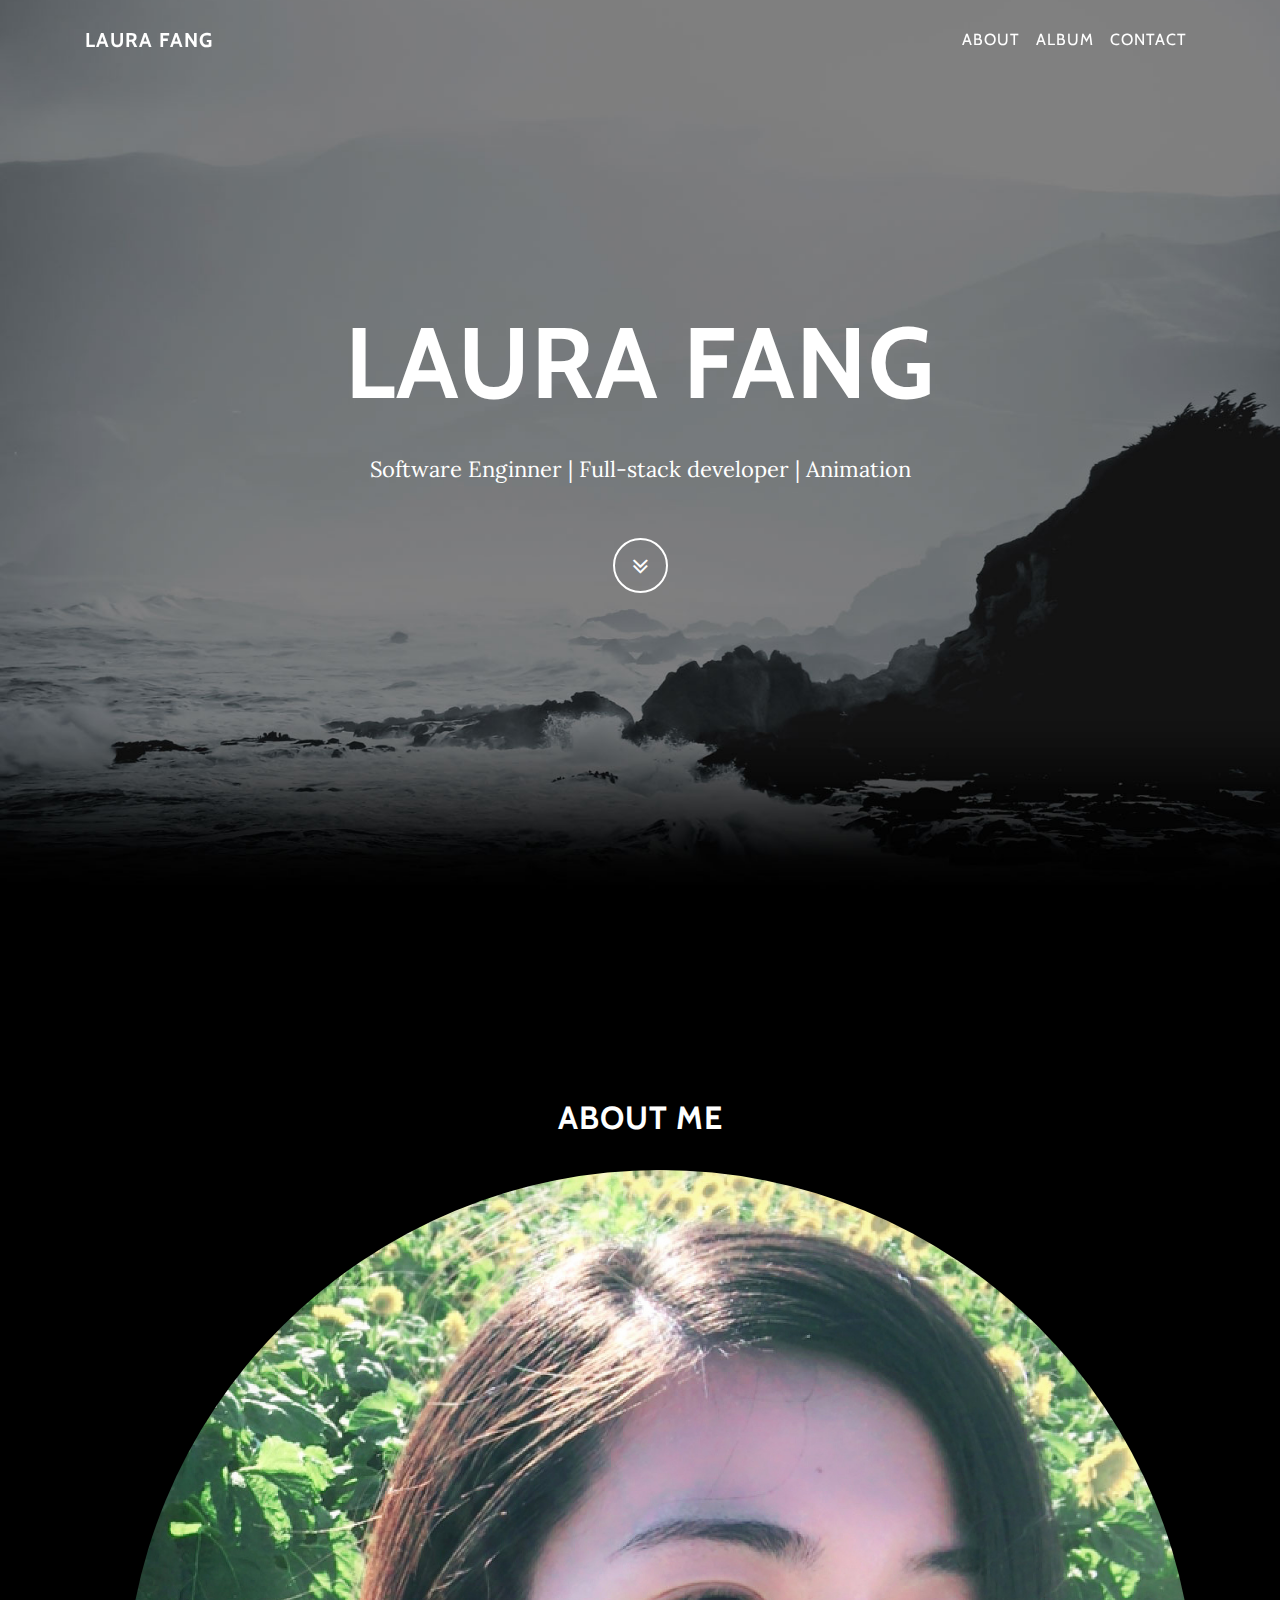
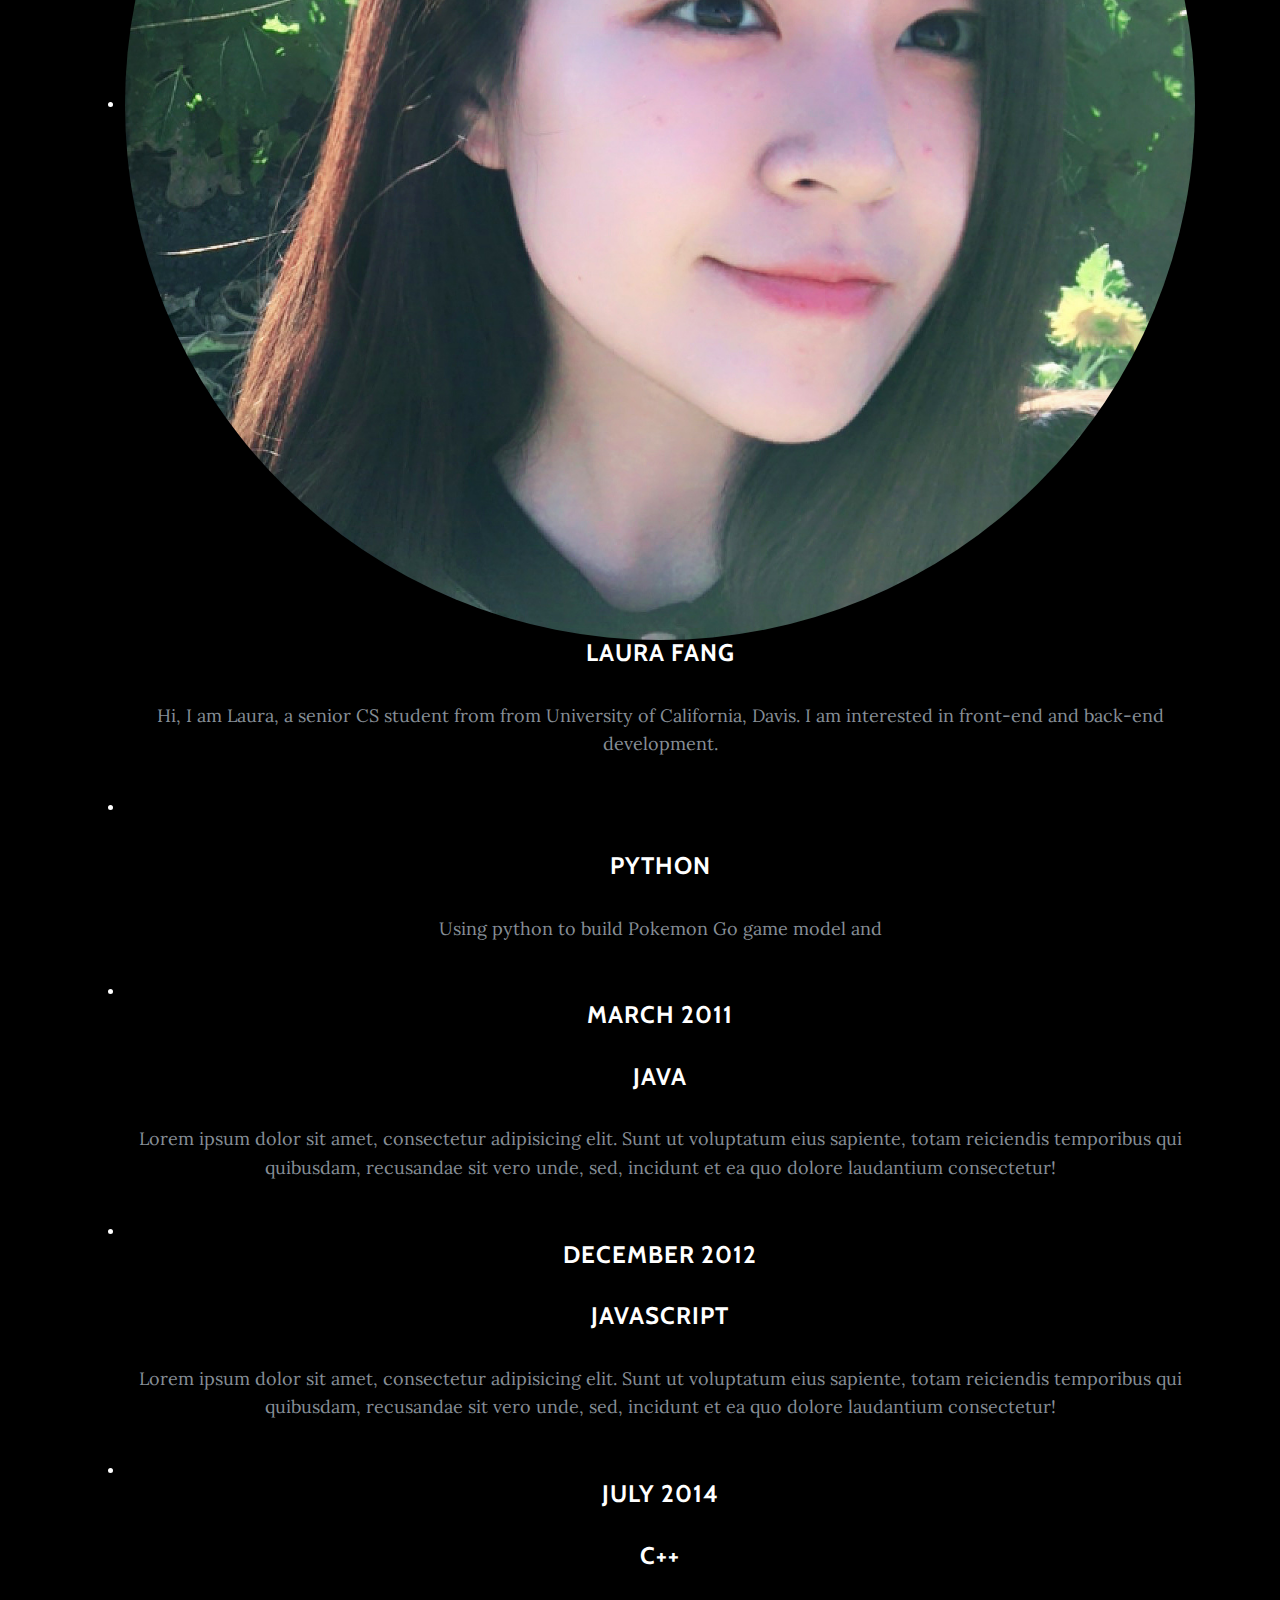
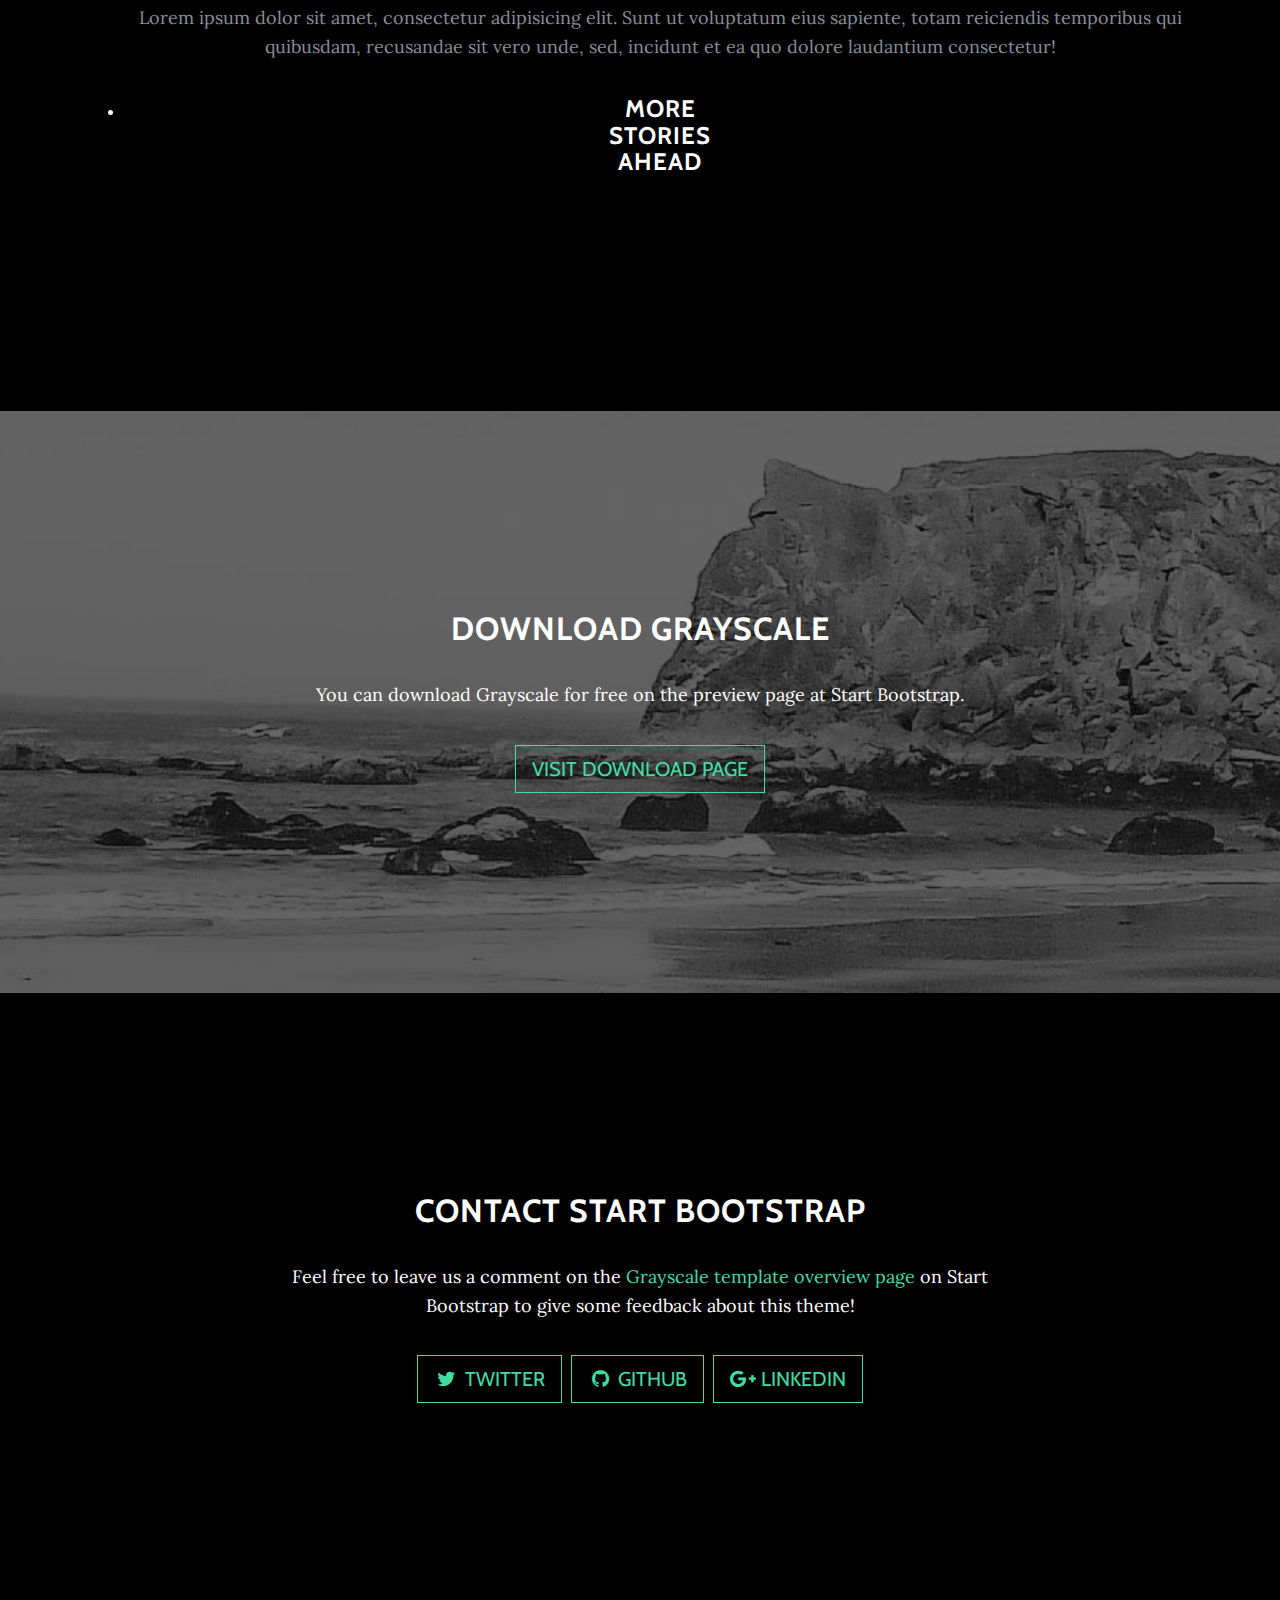
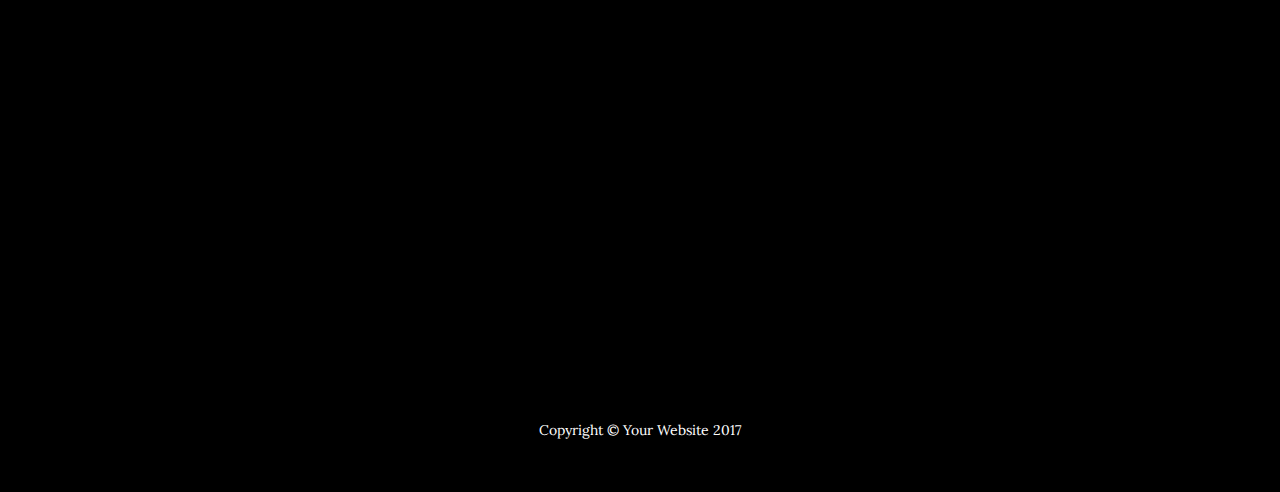
==== index.html @ e9323bd8 "divide" ====
<!DOCTYPE html>
<html lang="en">

  <head>

    <meta charset="utf-8">
    <meta name="viewport" content="width=device-width, initial-scale=1, shrink-to-fit=no">
    <meta name="description" content="">
    <meta name="author" content="">

    <title>Laura Fang</title>

    <!-- Bootstrap core CSS -->
    <link href="vendor/bootstrap/css/bootstrap.min.css" rel="stylesheet">

    <!-- Custom fonts for this template -->
    <link href="vendor/font-awesome/css/font-awesome.min.css" rel="stylesheet" type="text/css">
    <link href="https://fonts.googleapis.com/css?family=Lora:400,700,400italic,700italic" rel="stylesheet" type="text/css">
    <link href='https://fonts.googleapis.com/css?family=Cabin:700' rel='stylesheet' type='text/css'>

    <!-- Custom styles for this template -->
    <link href="css/grayscale.min.css" rel="stylesheet">

  </head>

  <body id="page-top">

    <!-- Navigation -->
    <nav class="navbar navbar-expand-lg navbar-light fixed-top" id="mainNav">
      <div class="container">
        <a class="navbar-brand js-scroll-trigger" href="#page-top">Laura Fang</a>
        <button class="navbar-toggler navbar-toggler-right" type="button" data-toggle="collapse" data-target="#navbarResponsive" aria-controls="navbarResponsive" aria-expanded="false" aria-label="Toggle navigation">
          Menu
          <i class="fa fa-bars"></i>
        </button>
        <div class="collapse navbar-collapse" id="navbarResponsive">
          <ul class="navbar-nav ml-auto">
            <li class="nav-item">
              <a class="nav-link js-scroll-trigger" href="#about">About</a>
            </li>
            <li class="nav-item">
              <a class="nav-link js-scroll-trigger" href="#download">Album</a>
            </li>
            <li class="nav-item">
              <a class="nav-link js-scroll-trigger" href="#contact">Contact</a>
            </li>
          </ul>
        </div>
      </div>
    </nav>

    <!-- Intro Header -->
    <header class="masthead">
      <div class="intro-body">
        <div class="container">
          <div class="row">
            <div class="col-lg-8 mx-auto">
              <h1 class="brand-heading">Laura Fang</h1>
              <p class="intro-text"> Software Enginner | Full-stack developer | Animation
                </p>
              <a href="#about" class="btn btn-circle js-scroll-trigger">
                <i class="fa fa-angle-double-down animated"></i>
              </a>
            </div>
          </div>
        </div>
      </div>
    </header>


    <!-- About -->
    <section id="about" class="content-section text-center">
         <h2 class="section-heading" class="content-section text-center">About Me</h2> 
      <div class="container">   

        <div class="row">
       
              
          <div class="col-lg-12">
            <ul class="timeline">
              <li class="timeline-inverted">
                <div class="timeline-image">
                  <img class="rounded-circle img-fluid" src="img/about/profile.jpg" alt="">
                </div>
                <div class="timeline-panel">
                  <div class="timeline-heading">
                    <h4> Laura Fang</h4>
                  
                  </div>
                  <div class="timeline-body">
                    <p class="text-muted"> Hi, I am Laura, a senior CS student from from University of California, Davis. I am interested in front-end and back-end development.</p>
                  </div>
                </div>
              </li>
              <li>
                <div class="timeline-image">
                  <img class="rounded-circle img-fluid" src="img/about/1.jpg" alt="">
                </div>
                <div class="timeline-panel">
                  <div class="timeline-heading">
                    <h4></h4>
                    <h4 class="subheading">Python</h4>
                  </div>
                  <div class="timeline-body">
                    <p class="text-muted">Using python to build Pokemon Go game model and </p>
                  </div>
                </div>
              </li>
              <li class="timeline-inverted">
                <div class="timeline-image">
                  <img class="rounded-circle img-fluid" src="img/about/2.jpg" alt="">
                </div>
                <div class="timeline-panel">
                  <div class="timeline-heading">
                    <h4>March 2011</h4>
                    <h4 class="subheading">Java</h4>
                  </div>
                  <div class="timeline-body">
                    <p class="text-muted">Lorem ipsum dolor sit amet, consectetur adipisicing elit. Sunt ut voluptatum eius sapiente, totam reiciendis temporibus qui quibusdam, recusandae sit vero unde, sed, incidunt et ea quo dolore laudantium consectetur!</p>
                  </div>
                </div>
              </li>
              <li>
                <div class="timeline-image">
                  <img class="rounded-circle img-fluid" src="img/about/3.jpg" alt="">
                </div>
                <div class="timeline-panel">
                  <div class="timeline-heading">
                    <h4>December 2012</h4>
                    <h4 class="subheading">Javascript</h4>
                  </div>
                  <div class="timeline-body">
                    <p class="text-muted">Lorem ipsum dolor sit amet, consectetur adipisicing elit. Sunt ut voluptatum eius sapiente, totam reiciendis temporibus qui quibusdam, recusandae sit vero unde, sed, incidunt et ea quo dolore laudantium consectetur!</p>
                  </div>
                </div>
              </li>
              <li class="timeline-inverted">
                <div class="timeline-image">
                  <img class="rounded-circle img-fluid" src="img/about/4.jpg" alt="">
                </div>
                <div class="timeline-panel">
                  <div class="timeline-heading">
                    <h4>July 2014</h4>
                    <h4 class="subheading">C++</h4>
                  </div>
                  <div class="timeline-body">
                    <p class="text-muted">Lorem ipsum dolor sit amet, consectetur adipisicing elit. Sunt ut voluptatum eius sapiente, totam reiciendis temporibus qui quibusdam, recusandae sit vero unde, sed, incidunt et ea quo dolore laudantium consectetur!</p>
                  </div>
                </div>
              </li>
              <li class="timeline-inverted">
                <div class="timeline-image">
                  <h4>More
                    <br>stories
                    <br>ahead</h4>
                </div>
              </li>
            </ul>
          </div>
        </div>
      </div>
    </section>

    <!-- Download Section -->
    <section id="download" class="download-section content-section text-center">
      <div class="container">
        <div class="col-lg-8 mx-auto">
          <h2>Download Grayscale</h2>
          <p>You can download Grayscale for free on the preview page at Start Bootstrap.</p>
          <a href="http://startbootstrap.com/template-overviews/grayscale/" class="btn btn-default btn-lg">Visit Download Page</a>
        </div>
      </div>
    </section>

    <!-- Contact Section -->
    <section id="contact" class="content-section text-center">
      <div class="container">
        <div class="row">
          <div class="col-lg-8 mx-auto">
            <h2>Contact Start Bootstrap</h2>
            <p>Feel free to leave us a comment on the
              <a href="http://startbootstrap.com/template-overviews/grayscale/">Grayscale template overview page</a>
              on Start Bootstrap to give some feedback about this theme!</p>
            <ul class="list-inline banner-social-buttons">
              <li class="list-inline-item">
                <a href="https://twitter.com/SBootstrap" class="btn btn-default btn-lg">
                  <i class="fa fa-twitter fa-fw"></i>
                  <span class="network-name">Twitter</span>
                </a>
              </li>
              <li class="list-inline-item">
                <a href="https://github.com/BlackrockDigital/startbootstrap" class="btn btn-default btn-lg">
                  <i class="fa fa-github fa-fw"></i>
                  <span class="network-name">Github</span>
                </a>
              </li>
              <li class="list-inline-item">
                <a href="https://www.linkedin.com/in/laura-fang" class="btn btn-default btn-lg">
                  <i class="fa fa-google-plus fa-fw"></i>
                  <span class="network-name">Linkedin</span>
                </a>
              </li>
            </ul>
          </div>
        </div>
      </div>
    </section>

    <!-- Map Section -->
    <div id="map"></div>

    <!-- Footer -->
    <footer>
      <div class="container text-center">
        <p>Copyright &copy; Your Website 2017</p>
      </div>
    </footer>

    <!-- Bootstrap core JavaScript -->
    <script src="vendor/jquery/jquery.min.js"></script>
    <script src="vendor/popper/popper.min.js"></script>
    <script src="vendor/bootstrap/js/bootstrap.min.js"></script>

    <!-- Plugin JavaScript -->
    <script src="vendor/jquery-easing/jquery.easing.min.js"></script>

    <!-- Google Maps API Key - Use your own API key to enable the map feature. More information on the Google Maps API can be found at https://developers.google.com/maps/ -->
    <script src="https://maps.googleapis.com/maps/api/js?key=AIzaSyCRngKslUGJTlibkQ3FkfTxj3Xss1UlZDA&sensor=false"></script>

    <!-- Custom scripts for this template -->
    <script src="js/grayscale.min.js"></script>

  </body>

</html>
---- css/grayscale.min.css ----
/*!
 * Start Bootstrap - Grayscale v4.0.0-beta (http://startbootstrap.com/template-overviews/grayscale)
 * Copyright 2013-2017 Start Bootstrap
 * Licensed under MIT (https://github.com/BlackrockDigital/startbootstrap-grayscale/blob/master/LICENSE)
 */body{font-family:Lora,'Helvetica Neue',Helvetica,Arial,sans-serif;position:relative;width:100%;height:100%;color:#fff;background-color:#000}html{width:100%;height:100%}h1,h2,h3,h4,h5,h6{font-family:Cabin,'Helvetica Neue',Helvetica,Arial,sans-serif;font-weight:700;margin:0 0 35px;letter-spacing:1px;text-transform:uppercase}p{font-size:16px;line-height:1.5;margin:0 0 25px}@media (min-width:768px){p{font-size:18px;line-height:1.6;margin:0 0 35px}}a{-webkit-transition:all .2s ease-in-out;-moz-transition:all .2s ease-in-out;transition:all .2s ease-in-out;color:#42dca3}a:focus,a:hover{text-decoration:none;color:#1d9b6c}#mainNav{font-family:Cabin,'Helvetica Neue',Helvetica,Arial,sans-serif;margin-bottom:0;text-transform:uppercase;border-bottom:1px solid rgba(255,255,255,.3);background-color:#000}#mainNav .navbar-toggler{font-size:14px;padding:11px;color:#fff;border:1px solid #fff}#mainNav .navbar-brand{font-weight:700}#mainNav a{color:#fff}#mainNav .navbar-nav .nav-item{-webkit-transition:background .3s ease-in-out;-moz-transition:background .3s ease-in-out;transition:background .3s ease-in-out}#mainNav .navbar-nav .nav-item:hover{color:fade(white,80%);outline:0;background-color:transparent}#mainNav .navbar-nav .nav-item:active,#mainNav .navbar-nav .nav-item:focus{outline:0;background-color:transparent}@media (min-width:992px){#mainNav{padding-top:20px;padding-bottom:20px;-webkit-transition:background .3s ease-in-out,padding-top .3s ease-in-out,padding-bottom .3s;-moz-transition:background .3s ease-in-out,padding-top .3s ease-in-out,padding-bottom .3s;transition:background .3s ease-in-out,padding-top .3s ease-in-out,padding-bottom .3s;letter-spacing:1px;border-bottom:none;background:0 0}#mainNav.navbar-shrink{padding-top:10px;padding-bottom:10px;border-bottom:1px solid rgba(255,255,255,.3);background:#000}#mainNav .nav-link.active{outline:0;background-color:rgba(255,255,255,.3)}#mainNav .nav-link.active:hover{color:#fff}}.masthead{display:table;width:100%;height:auto;padding:200px 0;text-align:center;color:#fff;background:url(../img/intro-bg.jpg) no-repeat bottom center scroll;background-color:#000;-webkit-background-size:cover;-moz-background-size:cover;-o-background-size:cover;background-size:cover}.masthead .intro-body{display:table-cell;vertical-align:middle}.masthead .intro-body .brand-heading{font-size:50px}.masthead .intro-body .intro-text{font-size:18px}@media (min-width:768px){.masthead{height:100%;padding:0}.masthead .intro-body .brand-heading{font-size:100px}.masthead .intro-body .intro-text{font-size:22px}}.btn-circle{font-size:26px;width:55px;height:55px;margin-top:15px;line-height:38px;-webkit-transition:background .3s ease-in-out;-moz-transition:background .3s ease-in-out;transition:background .3s ease-in-out;color:#fff;border:2px solid #fff;border-radius:100%!important;background:0 0}.btn-circle:focus,.btn-circle:hover{color:#fff;outline:0;background:rgba(255,255,255,.1)}.content-section{padding-top:150px;padding-bottom:150px}.download-section{color:#fff;background:url(../img/downloads-bg.jpg) no-repeat center center scroll;background-color:#000;-webkit-background-size:cover;-moz-background-size:cover;-o-background-size:cover;background-size:cover}#map{width:100%;height:300px}@media (min-width:992px){.content-section{padding-top:200px;padding-bottom:200px}#map{height:350px}}.btn{font-family:Cabin,'Helvetica Neue',Helvetica,Arial,sans-serif;font-weight:400;-webkit-transition:all .3s ease-in-out;-moz-transition:all .3s ease-in-out;transition:all .3s ease-in-out;text-transform:uppercase;border-radius:0}.btn-default{color:#42dca3;border:1px solid #42dca3;background-color:transparent}.btn-default:focus,.btn-default:hover{color:#000;border:1px solid #42dca3;outline:0;background-color:#42dca3}ul.banner-social-buttons{margin-top:0}@media (max-width:1199px){ul.banner-social-buttons{margin-top:15px}}@media (max-width:767px){ul.banner-social-buttons li{display:block;margin-bottom:20px;padding:0}ul.banner-social-buttons li:last-child{margin-bottom:0}}footer{padding:50px 0}footer p{font-size:14px;margin:0}::-moz-selection{background:#fcfcfc;background:rgba(255,255,255,.2);text-shadow:none}::selection{background:#fcfcfc;background:rgba(255,255,255,.2);text-shadow:none}img::selection{background:0 0}img::-moz-selection{background:0 0}body{-webkit-tap-highlight-color:rgba(255,255,255,.2)}
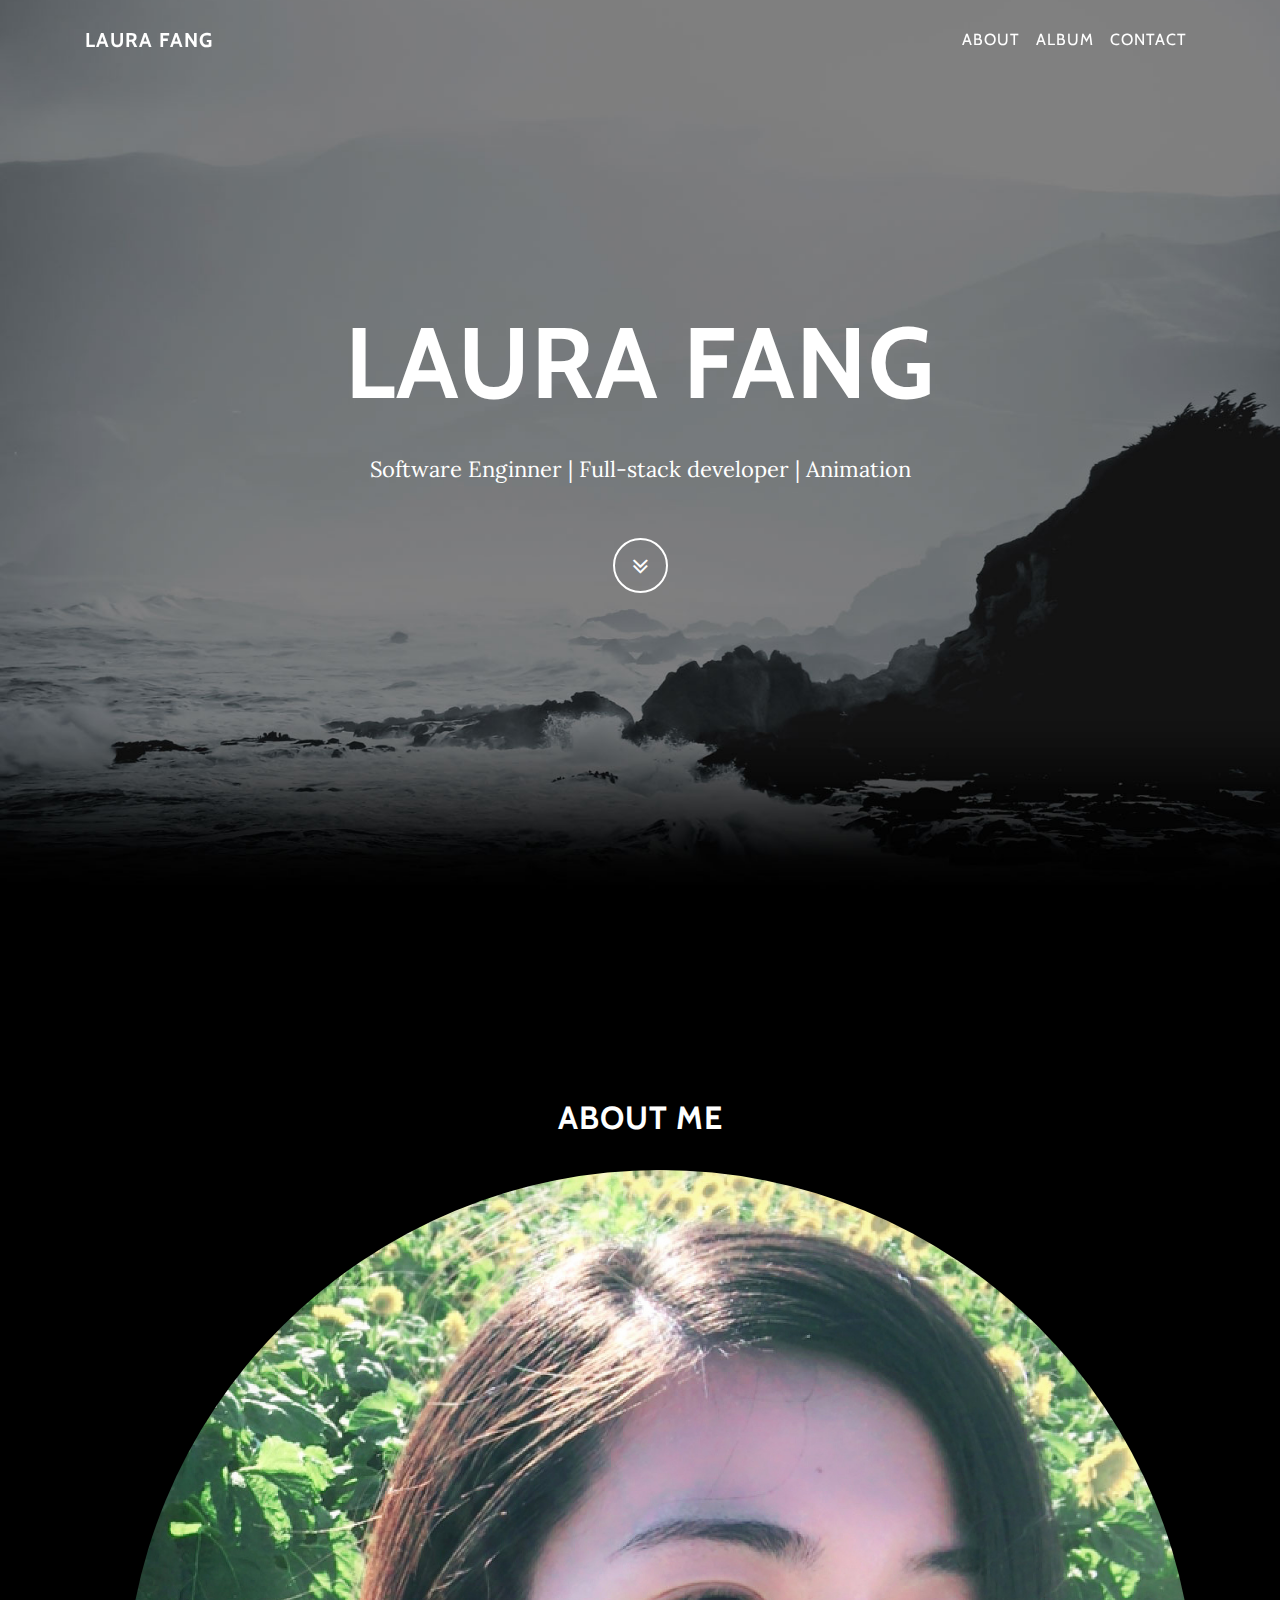
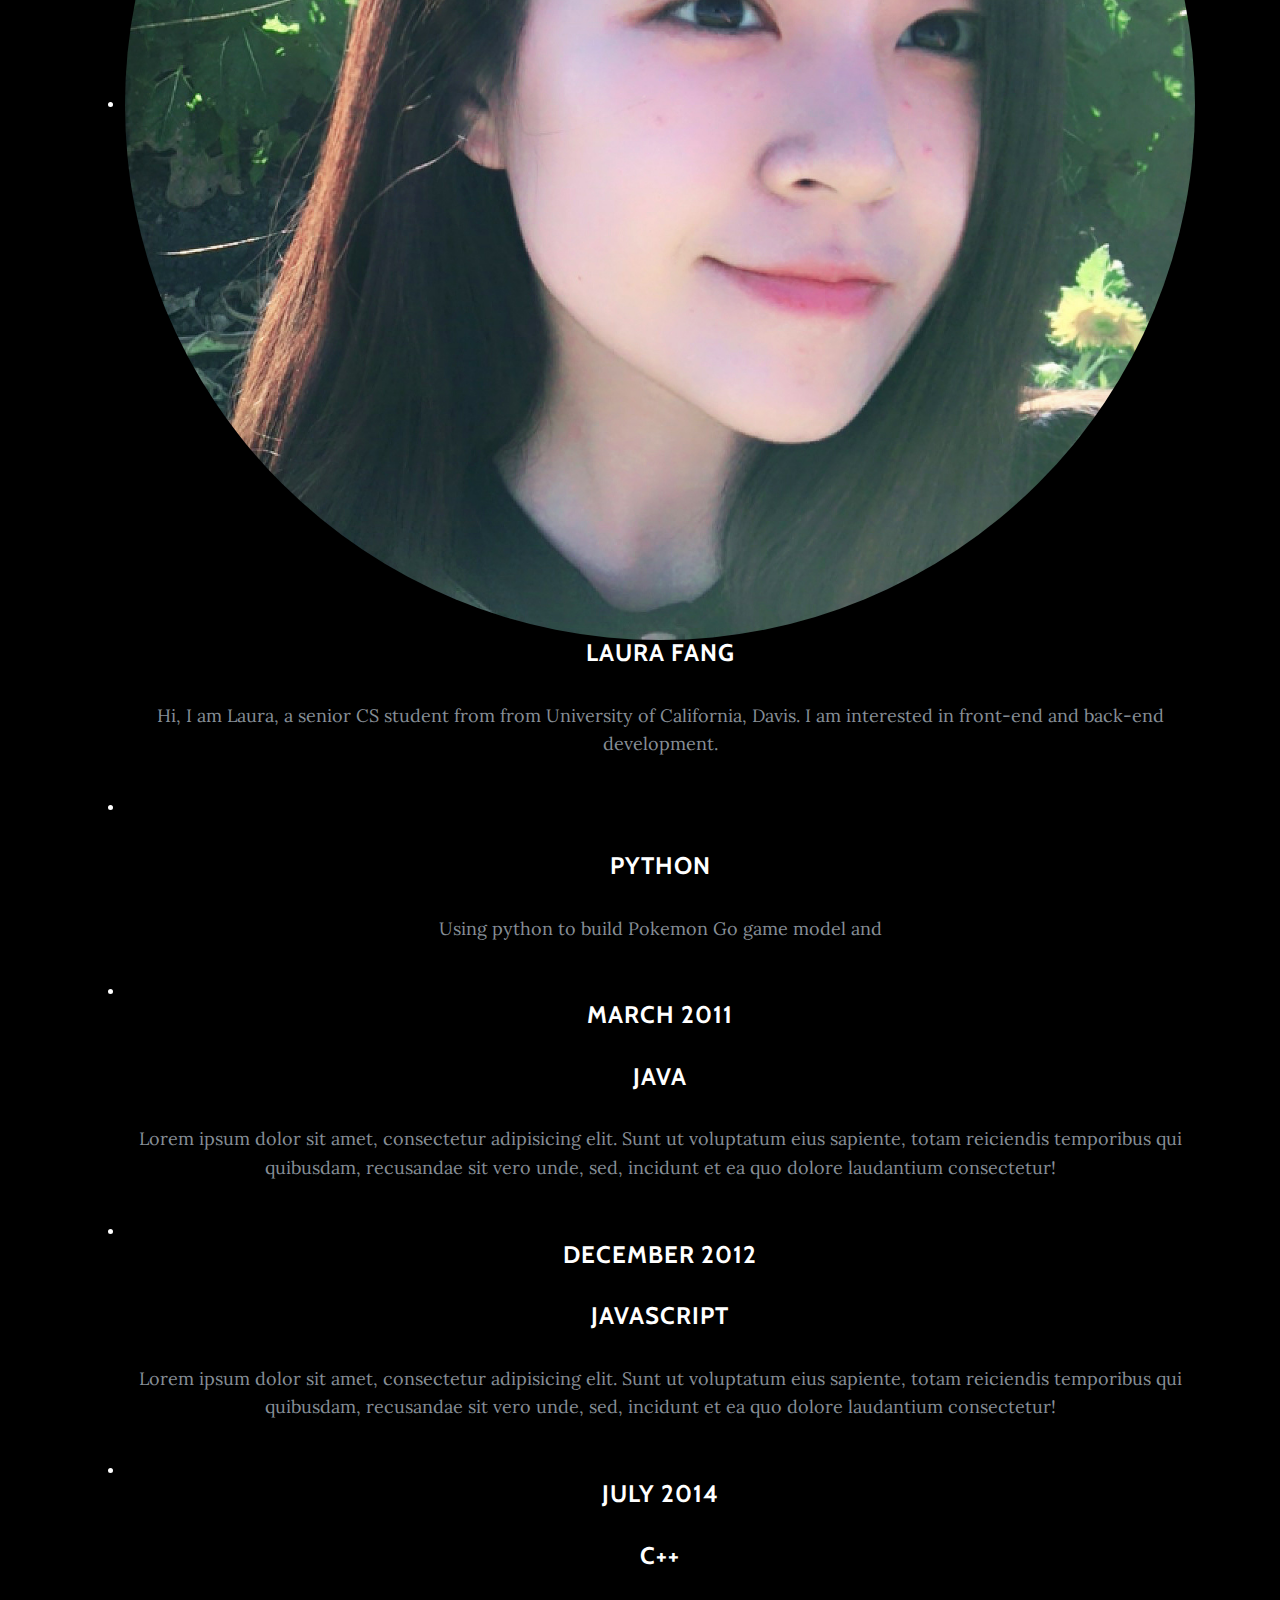
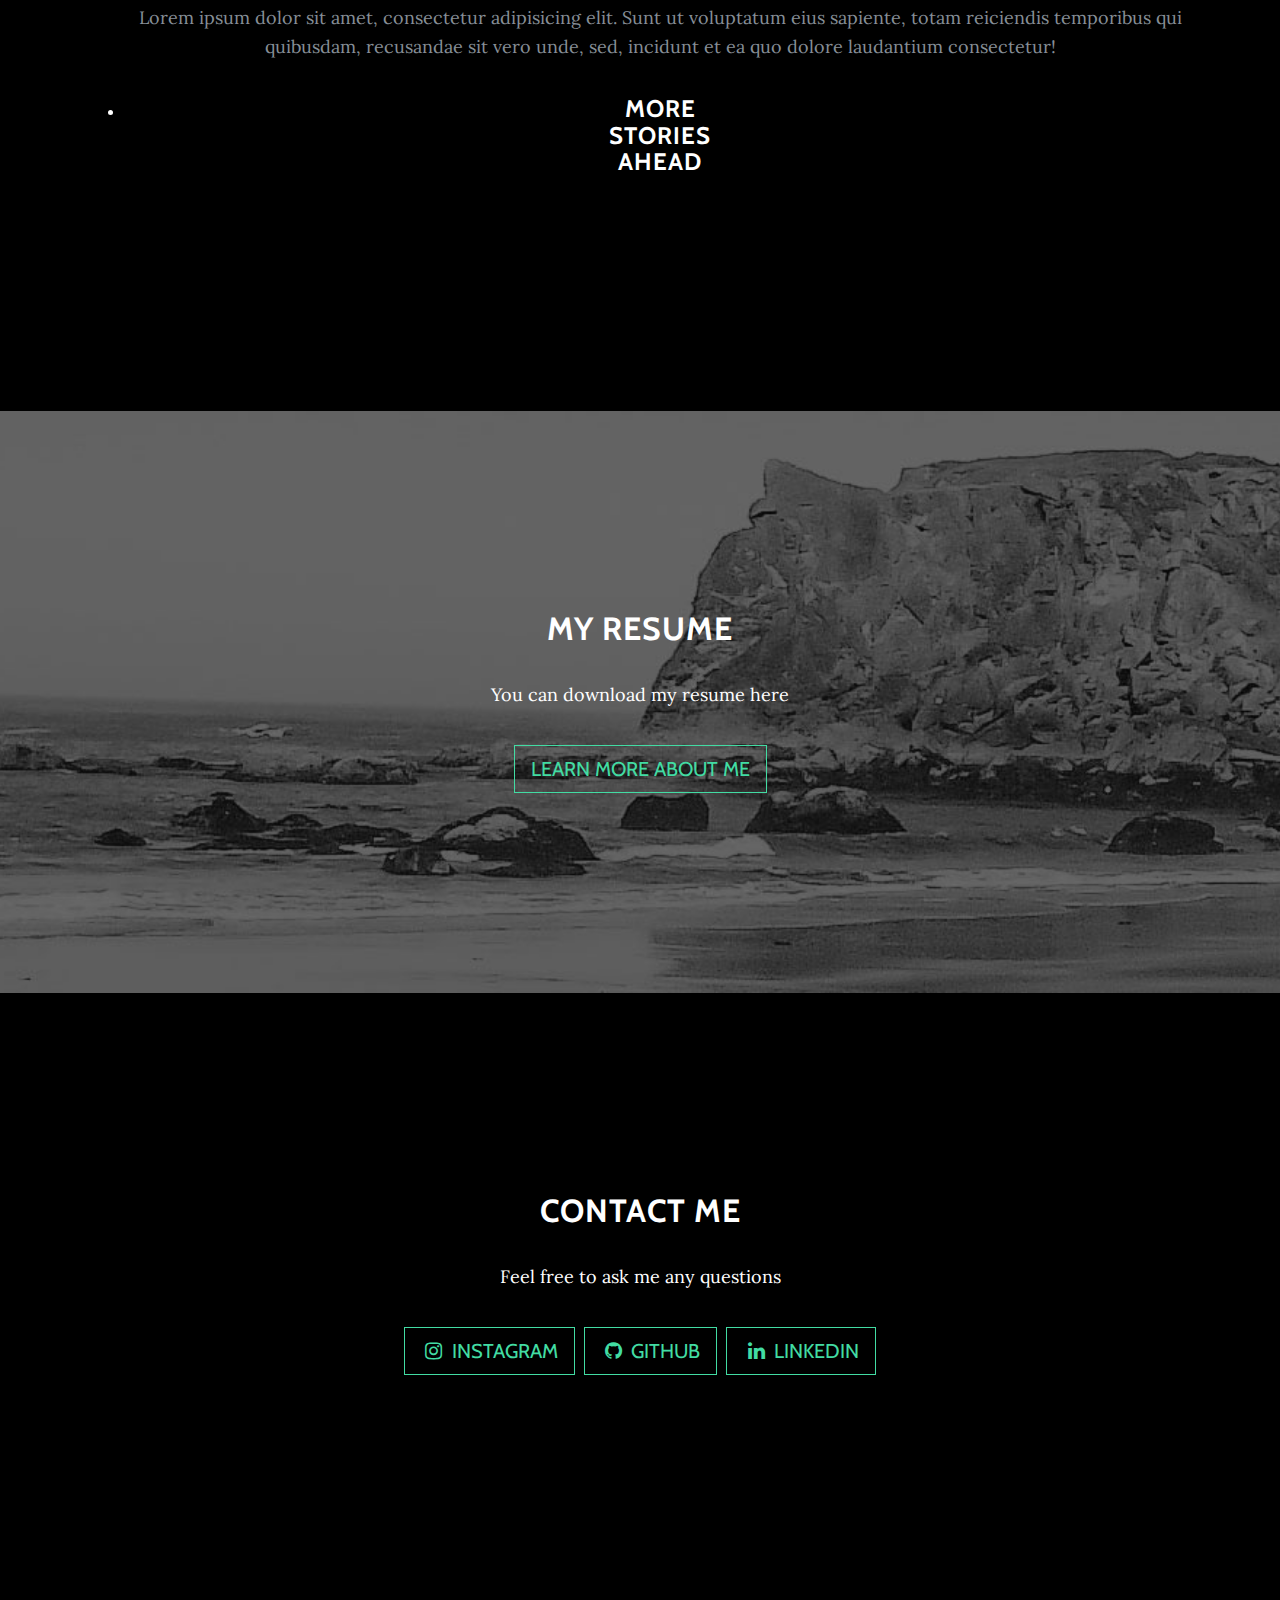
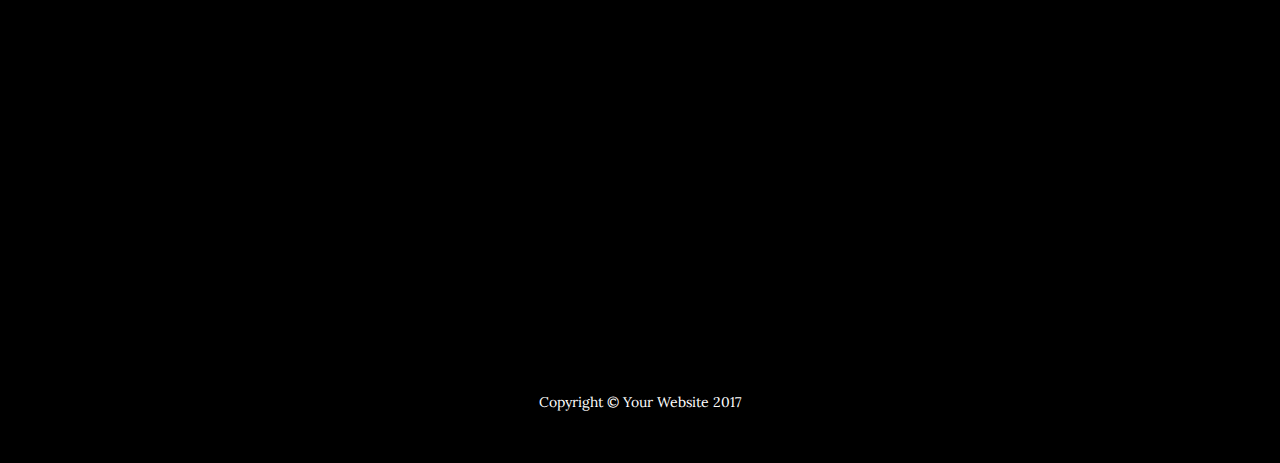
==== commit 4d38a65d: "replace" ====
--- a/index.html
+++ b/index.html
@@ -165,9 +165,10 @@
     <section id="download" class="download-section content-section text-center">
       <div class="container">
         <div class="col-lg-8 mx-auto">
-          <h2>Download Grayscale</h2>
-          <p>You can download Grayscale for free on the preview page at Start Bootstrap.</p>
-          <a href="http://startbootstrap.com/template-overviews/grayscale/" class="btn btn-default btn-lg">Visit Download Page</a>
+          <h2>My Resume</h2>
+          <p>You can download my resume here</p>
+          <a href="Laura-Fang-Resume.pdf" class="btn btn-default btn-lg">Learn more about me</a>
+
         </div>
       </div>
     </section>
@@ -177,26 +178,24 @@
       <div class="container">
         <div class="row">
           <div class="col-lg-8 mx-auto">
-            <h2>Contact Start Bootstrap</h2>
-            <p>Feel free to leave us a comment on the
-              <a href="http://startbootstrap.com/template-overviews/grayscale/">Grayscale template overview page</a>
-              on Start Bootstrap to give some feedback about this theme!</p>
+            <h2>Contact Me</h2>
+            <p>Feel free to ask me any questions</p>
             <ul class="list-inline banner-social-buttons">
               <li class="list-inline-item">
-                <a href="https://twitter.com/SBootstrap" class="btn btn-default btn-lg">
-                  <i class="fa fa-twitter fa-fw"></i>
-                  <span class="network-name">Twitter</span>
+                <a href="https://www.instagram.com/___1.23/" class="btn btn-default btn-lg">
+                  <i class="fa fa-instagram fa-fw"></i>
+                  <span class="network-name">Instagram</span>
                 </a>
               </li>
               <li class="list-inline-item">
-                <a href="https://github.com/BlackrockDigital/startbootstrap" class="btn btn-default btn-lg">
+                <a href="https://github.com/laurafang" class="btn btn-default btn-lg">
                   <i class="fa fa-github fa-fw"></i>
                   <span class="network-name">Github</span>
                 </a>
               </li>
               <li class="list-inline-item">
                 <a href="https://www.linkedin.com/in/laura-fang" class="btn btn-default btn-lg">
-                  <i class="fa fa-google-plus fa-fw"></i>
+                  <i class="fa fa-linkedin fa-fw"></i>
                   <span class="network-name">Linkedin</span>
                 </a>
               </li>
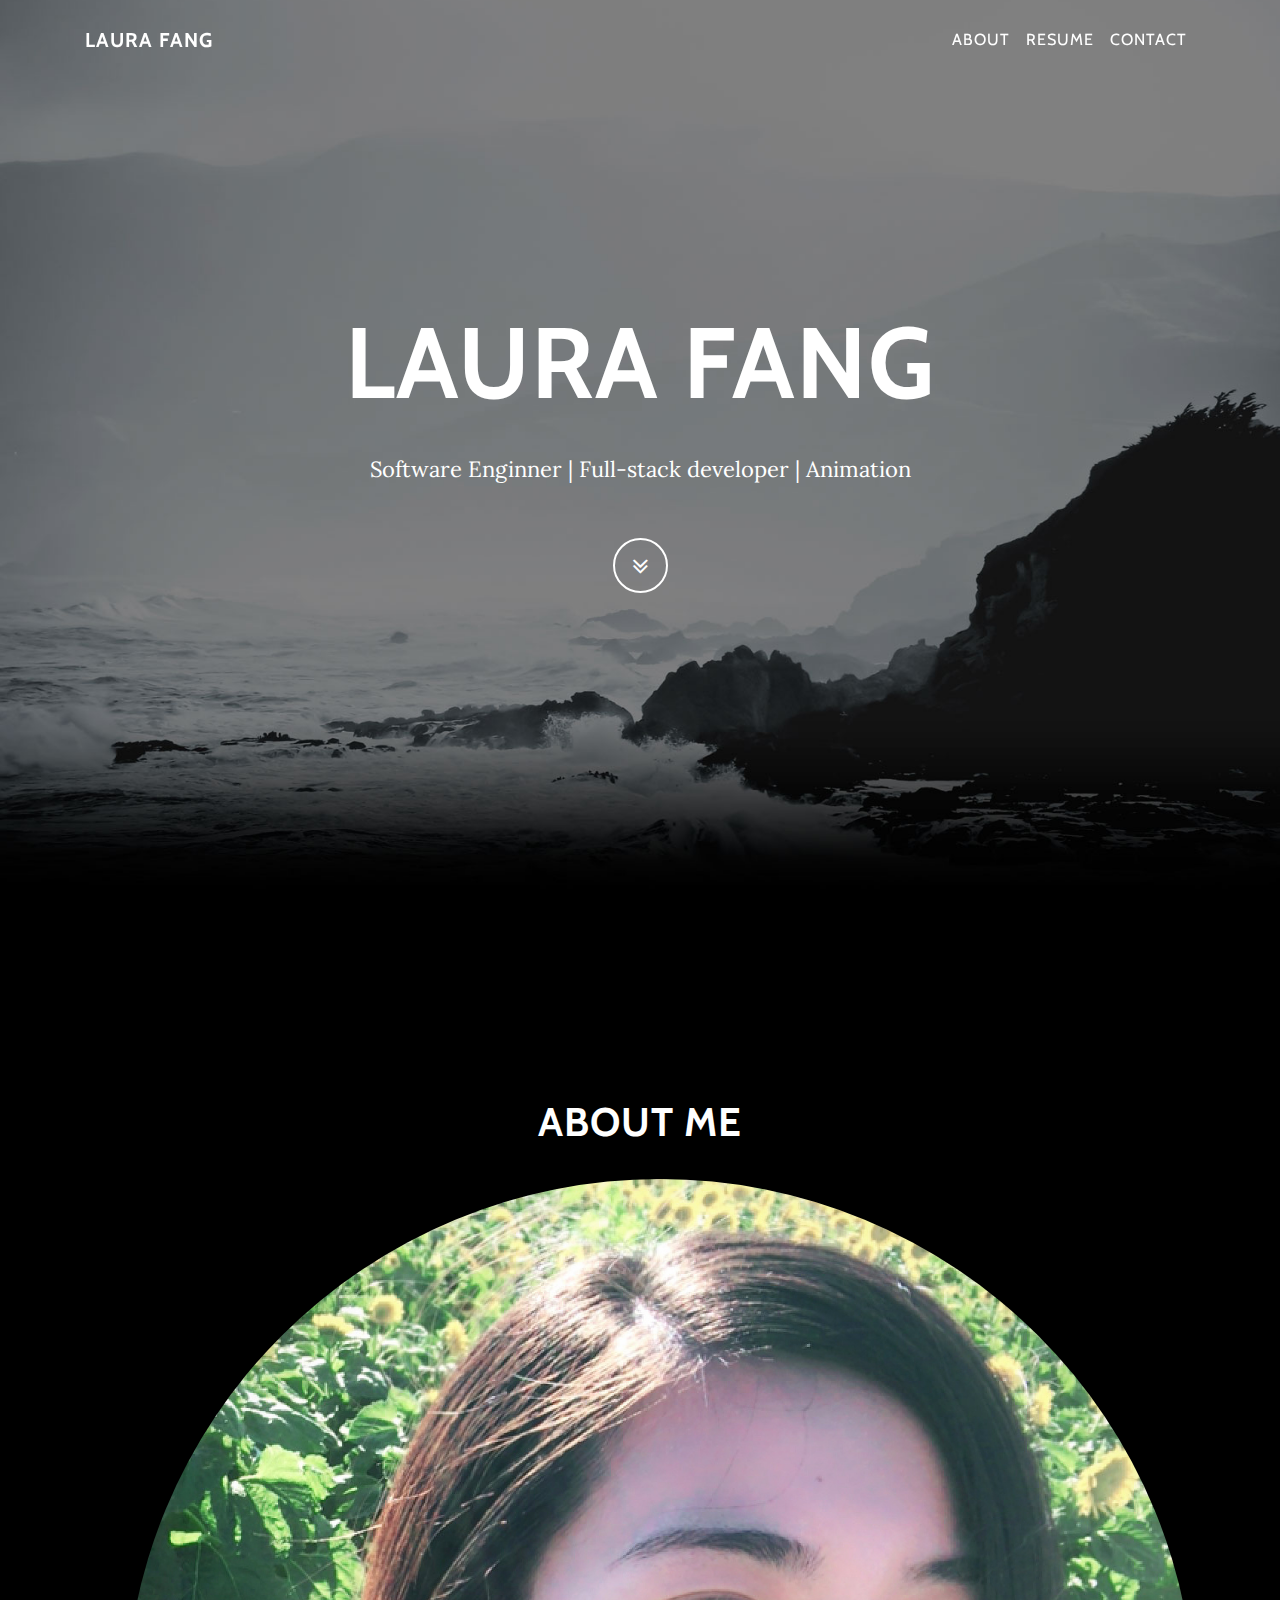
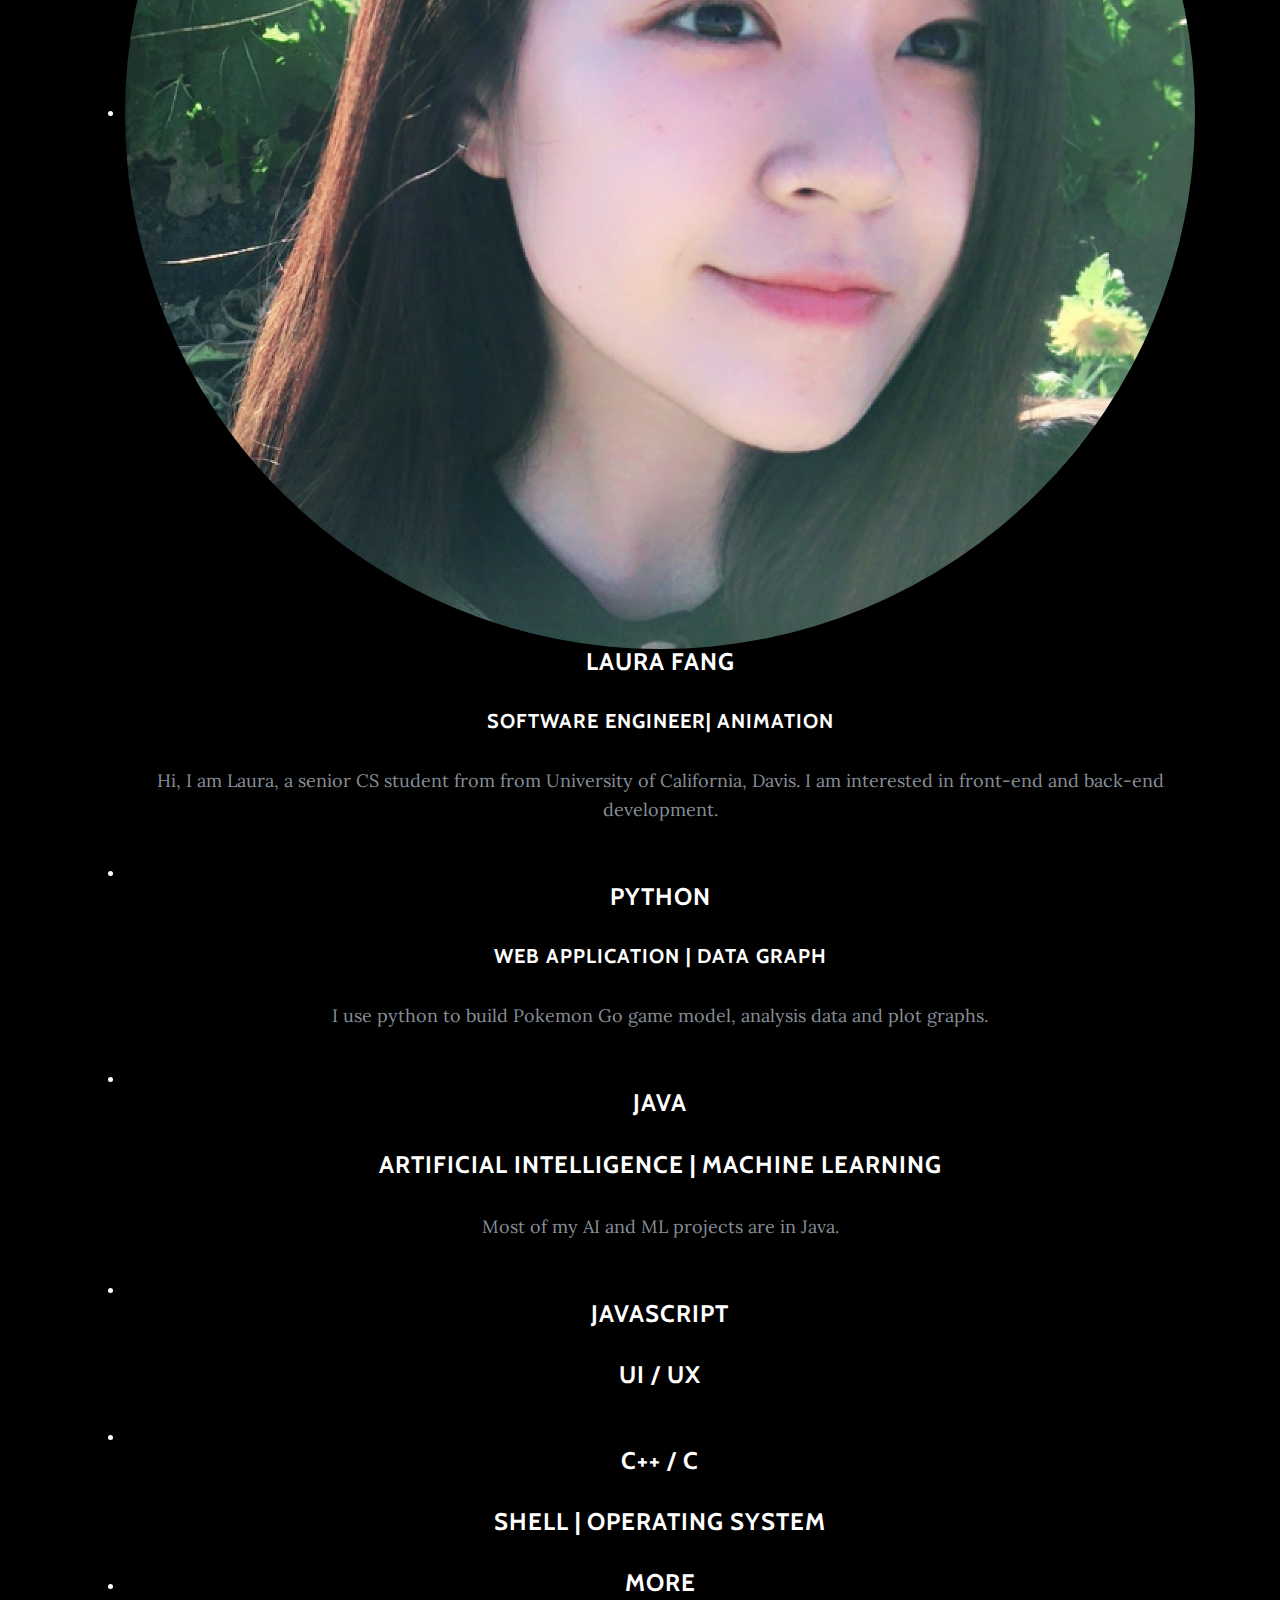
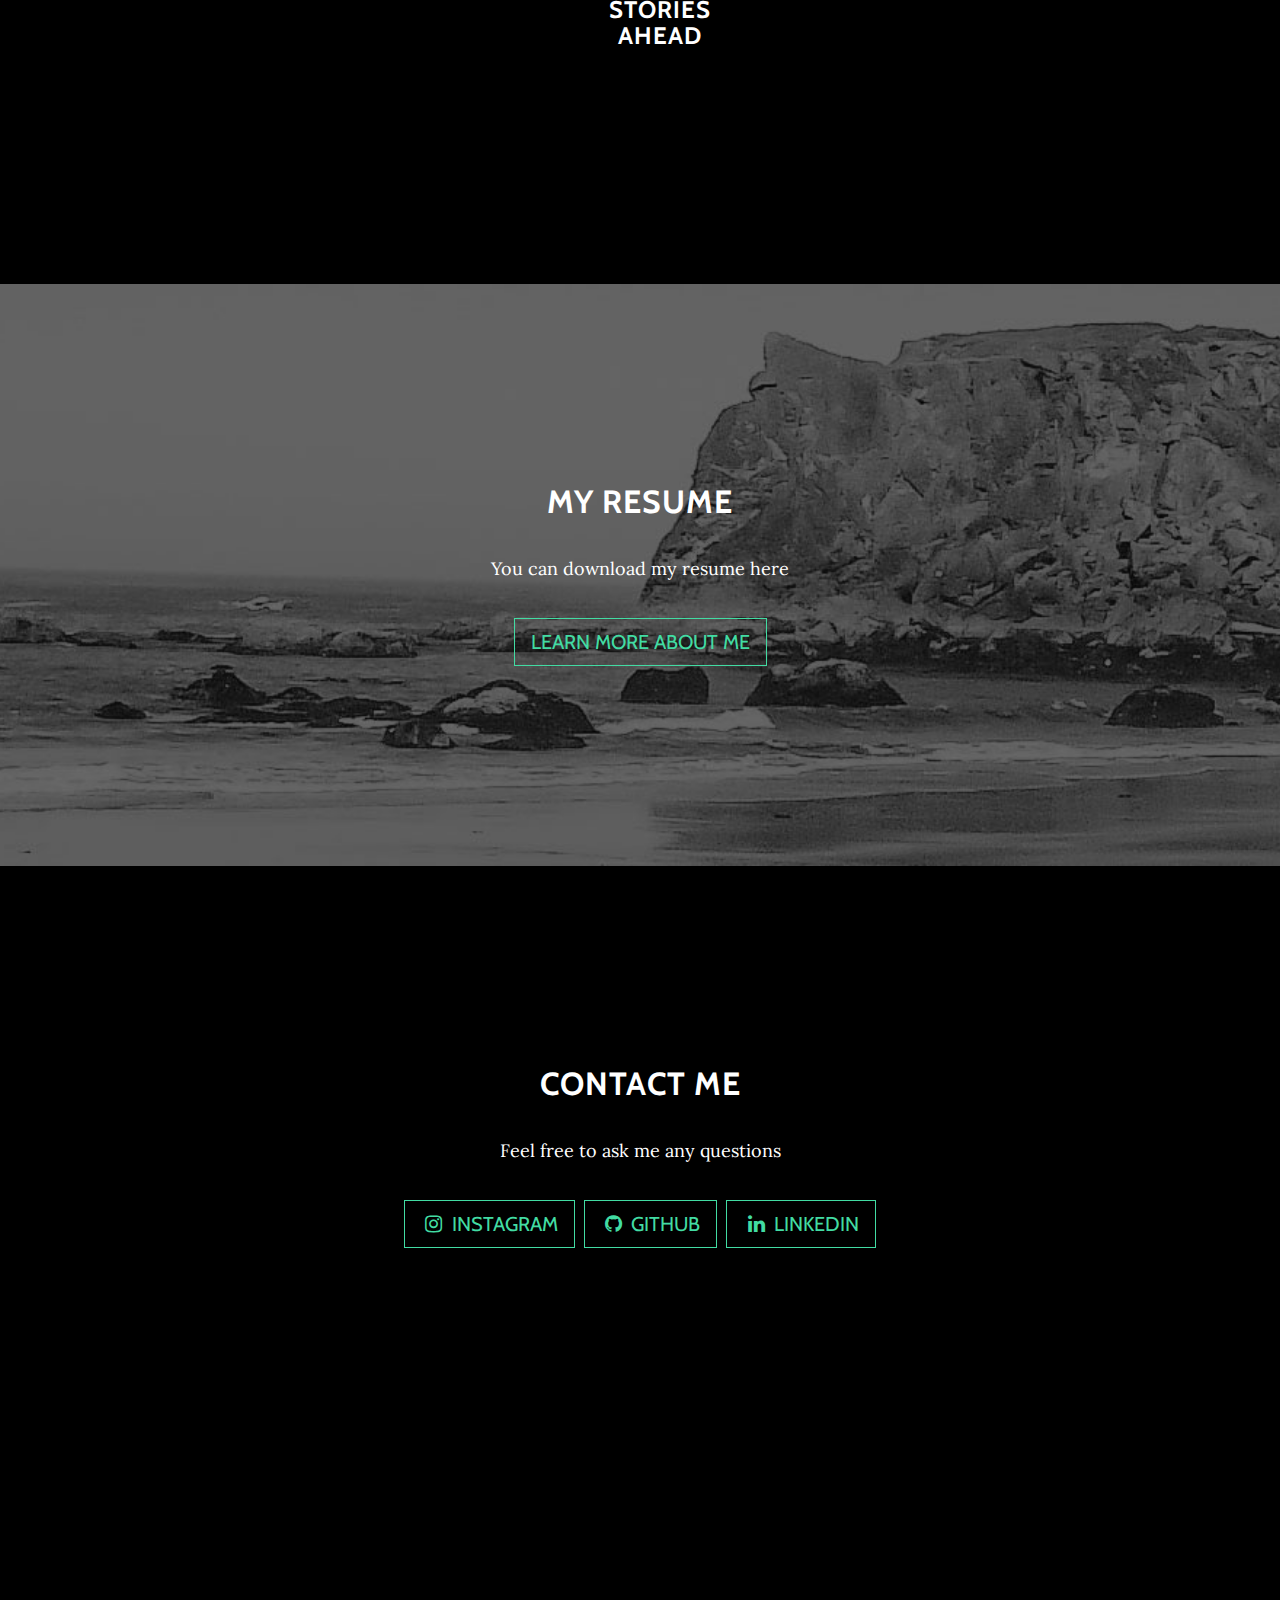
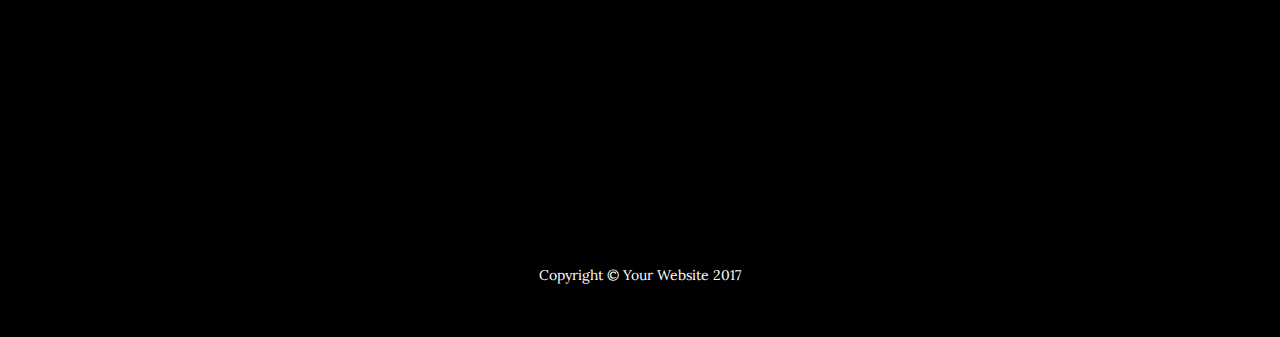
==== commit 0526448f: "de" ====
--- a/index.html
+++ b/index.html
@@ -39,7 +39,7 @@
               <a class="nav-link js-scroll-trigger" href="#about">About</a>
             </li>
             <li class="nav-item">
-              <a class="nav-link js-scroll-trigger" href="#download">Album</a>
+              <a class="nav-link js-scroll-trigger" href="#download">Resume</a>
             </li>
             <li class="nav-item">
               <a class="nav-link js-scroll-trigger" href="#contact">Contact</a>
@@ -70,7 +70,7 @@
 
     <!-- About -->
     <section id="about" class="content-section text-center">
-         <h2 class="section-heading" class="content-section text-center">About Me</h2> 
+         <h1 class="section-heading" class="content-section text-center">About Me</h1> 
       <div class="container">   
 
         <div class="row">
@@ -85,7 +85,7 @@
                 <div class="timeline-panel">
                   <div class="timeline-heading">
                     <h4> Laura Fang</h4>
-                  
+                    <h5 class="subheading"> Software Engineer| Animation </h5>
                   </div>
                   <div class="timeline-body">
                     <p class="text-muted"> Hi, I am Laura, a senior CS student from from University of California, Davis. I am interested in front-end and back-end development.</p>
@@ -98,11 +98,11 @@
                 </div>
                 <div class="timeline-panel">
                   <div class="timeline-heading">
-                    <h4></h4>
-                    <h4 class="subheading">Python</h4>
-                  </div>
-                  <div class="timeline-body">
-                    <p class="text-muted">Using python to build Pokemon Go game model and </p>
+                    <h4>Python</h4>
+                    <h5 class="subheading">Web application | Data Graph</h5>
+                  </div>
+                  <div class="timeline-body">
+                    <p class="text-muted">I use python to build Pokemon Go game model, analysis data and plot graphs. </p>
                   </div>
                 </div>
               </li>
@@ -112,11 +112,11 @@
                 </div>
                 <div class="timeline-panel">
                   <div class="timeline-heading">
-                    <h4>March 2011</h4>
-                    <h4 class="subheading">Java</h4>
-                  </div>
-                  <div class="timeline-body">
-                    <p class="text-muted">Lorem ipsum dolor sit amet, consectetur adipisicing elit. Sunt ut voluptatum eius sapiente, totam reiciendis temporibus qui quibusdam, recusandae sit vero unde, sed, incidunt et ea quo dolore laudantium consectetur!</p>
+                    <h4>Java</h4>
+                    <h4 class="subheading"> Artificial Intelligence | Machine Learning </h4>
+                  </div>
+                  <div class="timeline-body">
+                    <p class="text-muted">Most of my AI and ML projects are in Java.</p>
                   </div>
                 </div>
               </li>
@@ -126,11 +126,11 @@
                 </div>
                 <div class="timeline-panel">
                   <div class="timeline-heading">
-                    <h4>December 2012</h4>
-                    <h4 class="subheading">Javascript</h4>
-                  </div>
-                  <div class="timeline-body">
-                    <p class="text-muted">Lorem ipsum dolor sit amet, consectetur adipisicing elit. Sunt ut voluptatum eius sapiente, totam reiciendis temporibus qui quibusdam, recusandae sit vero unde, sed, incidunt et ea quo dolore laudantium consectetur!</p>
+                    <h4>Javascript</h4>
+                    <h4 class="subheading"> UI / UX </h4>
+                  </div>
+                  <div class="timeline-body">
+                    <p class="text-muted"></p>
                   </div>
                 </div>
               </li>
@@ -140,11 +140,11 @@
                 </div>
                 <div class="timeline-panel">
                   <div class="timeline-heading">
-                    <h4>July 2014</h4>
-                    <h4 class="subheading">C++</h4>
-                  </div>
-                  <div class="timeline-body">
-                    <p class="text-muted">Lorem ipsum dolor sit amet, consectetur adipisicing elit. Sunt ut voluptatum eius sapiente, totam reiciendis temporibus qui quibusdam, recusandae sit vero unde, sed, incidunt et ea quo dolore laudantium consectetur!</p>
+                    <h4>C++ / C </h4>
+                    <h4 class="subheading"> Shell | Operating system</h4>
+                  </div>
+                  <div class="timeline-body">
+                    <p class="text-muted"></p>
                   </div>
                 </div>
               </li>
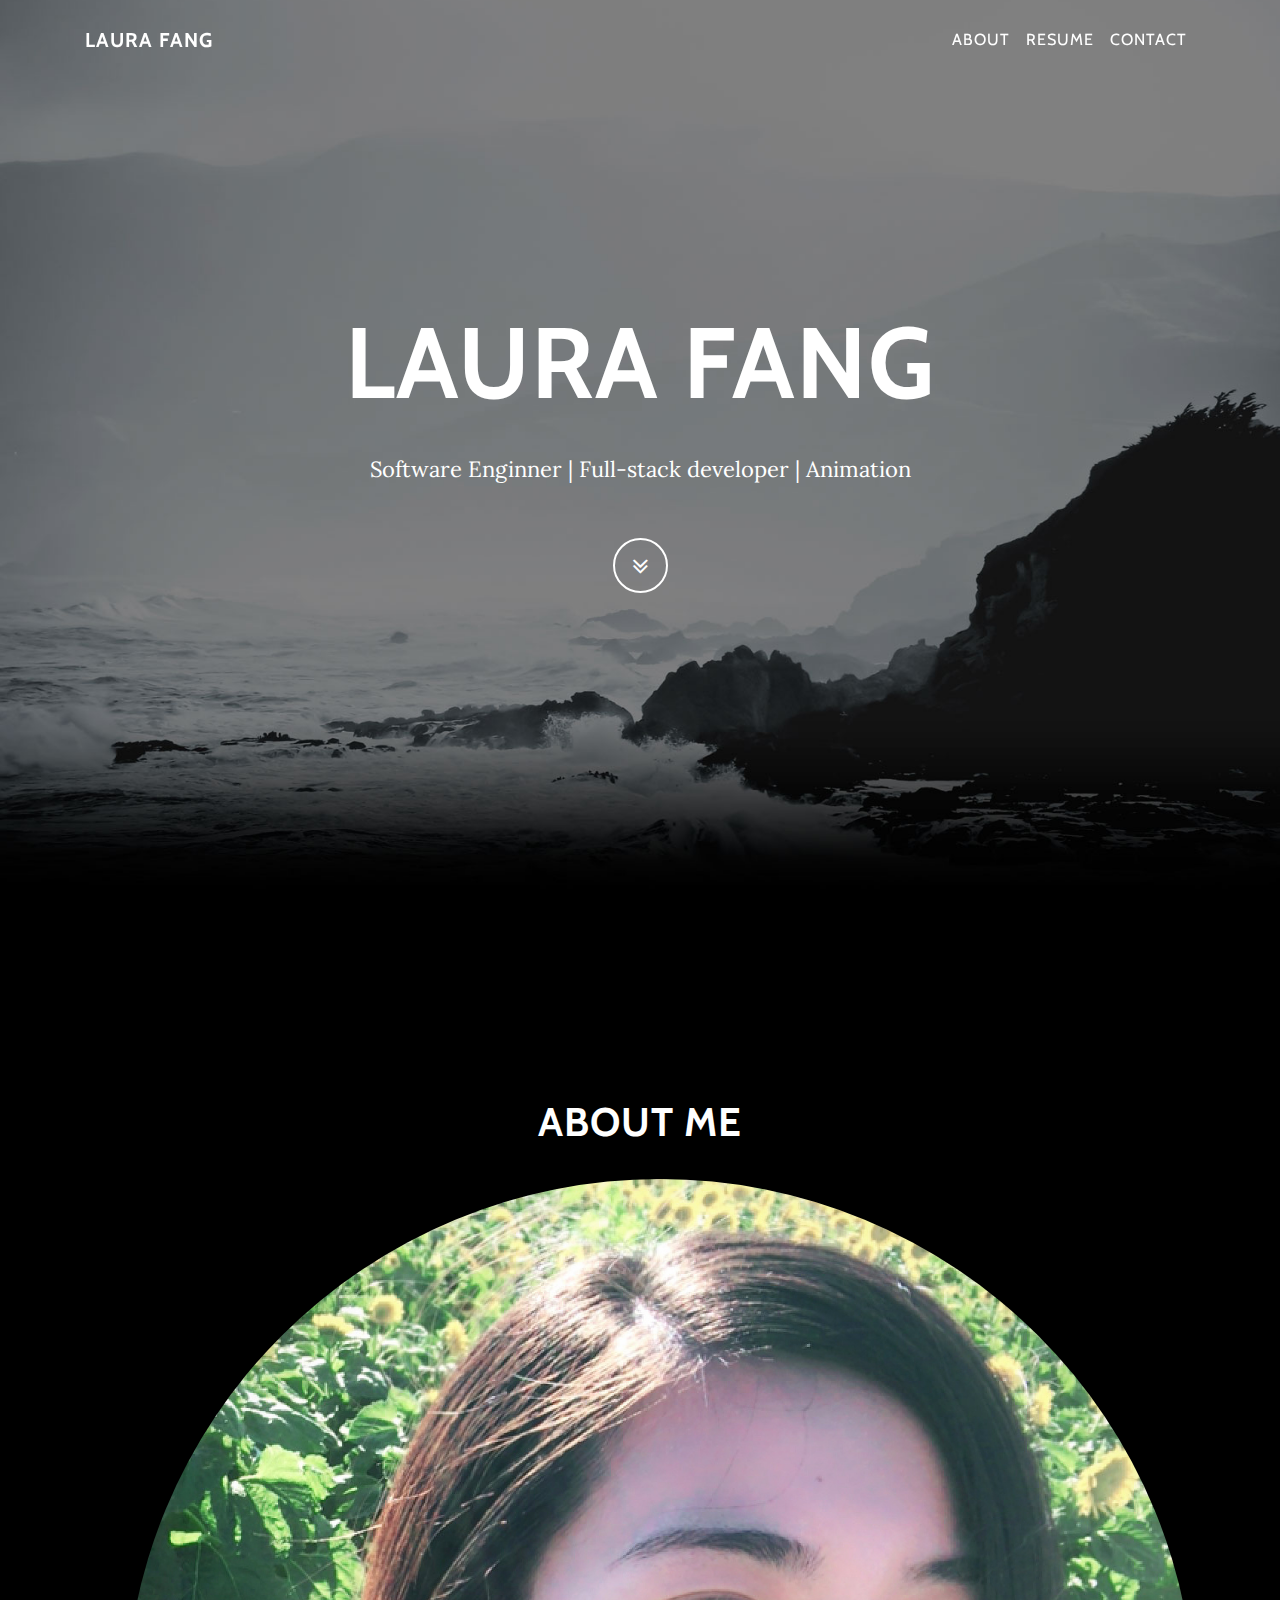
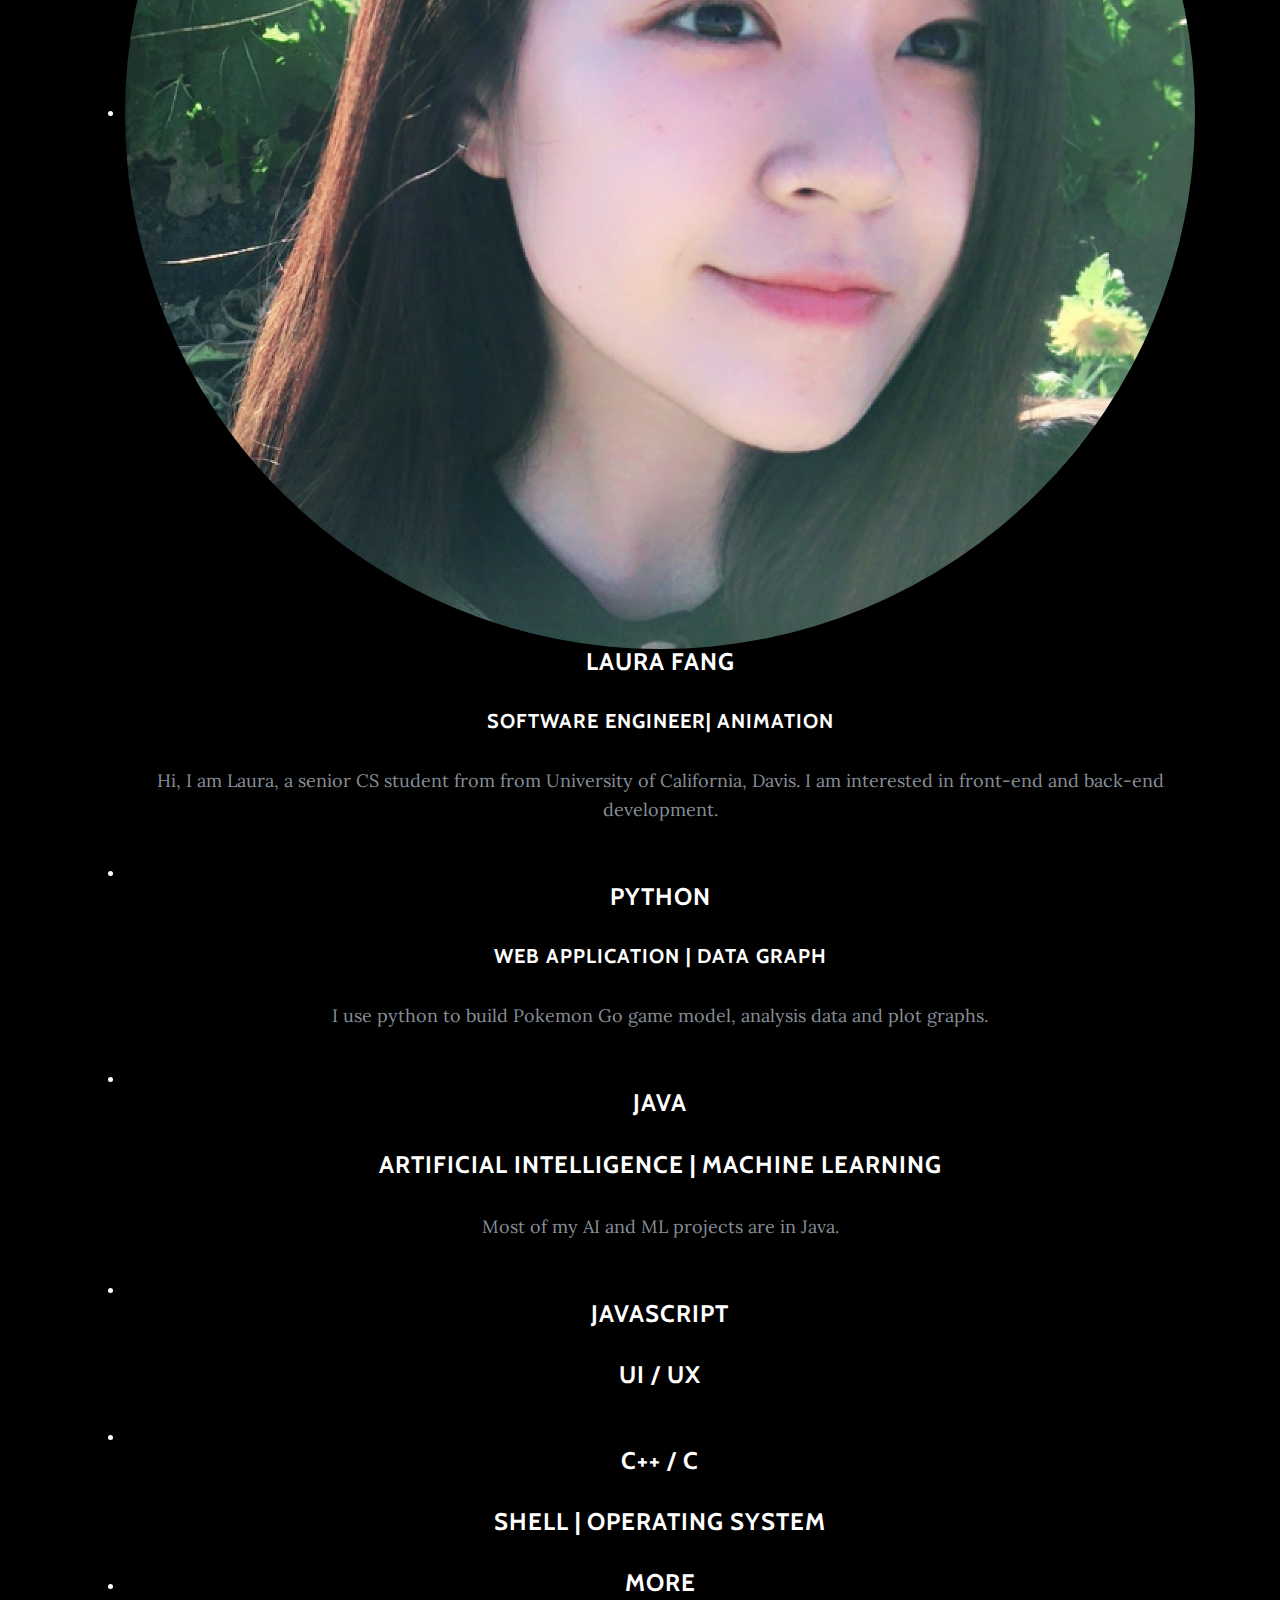
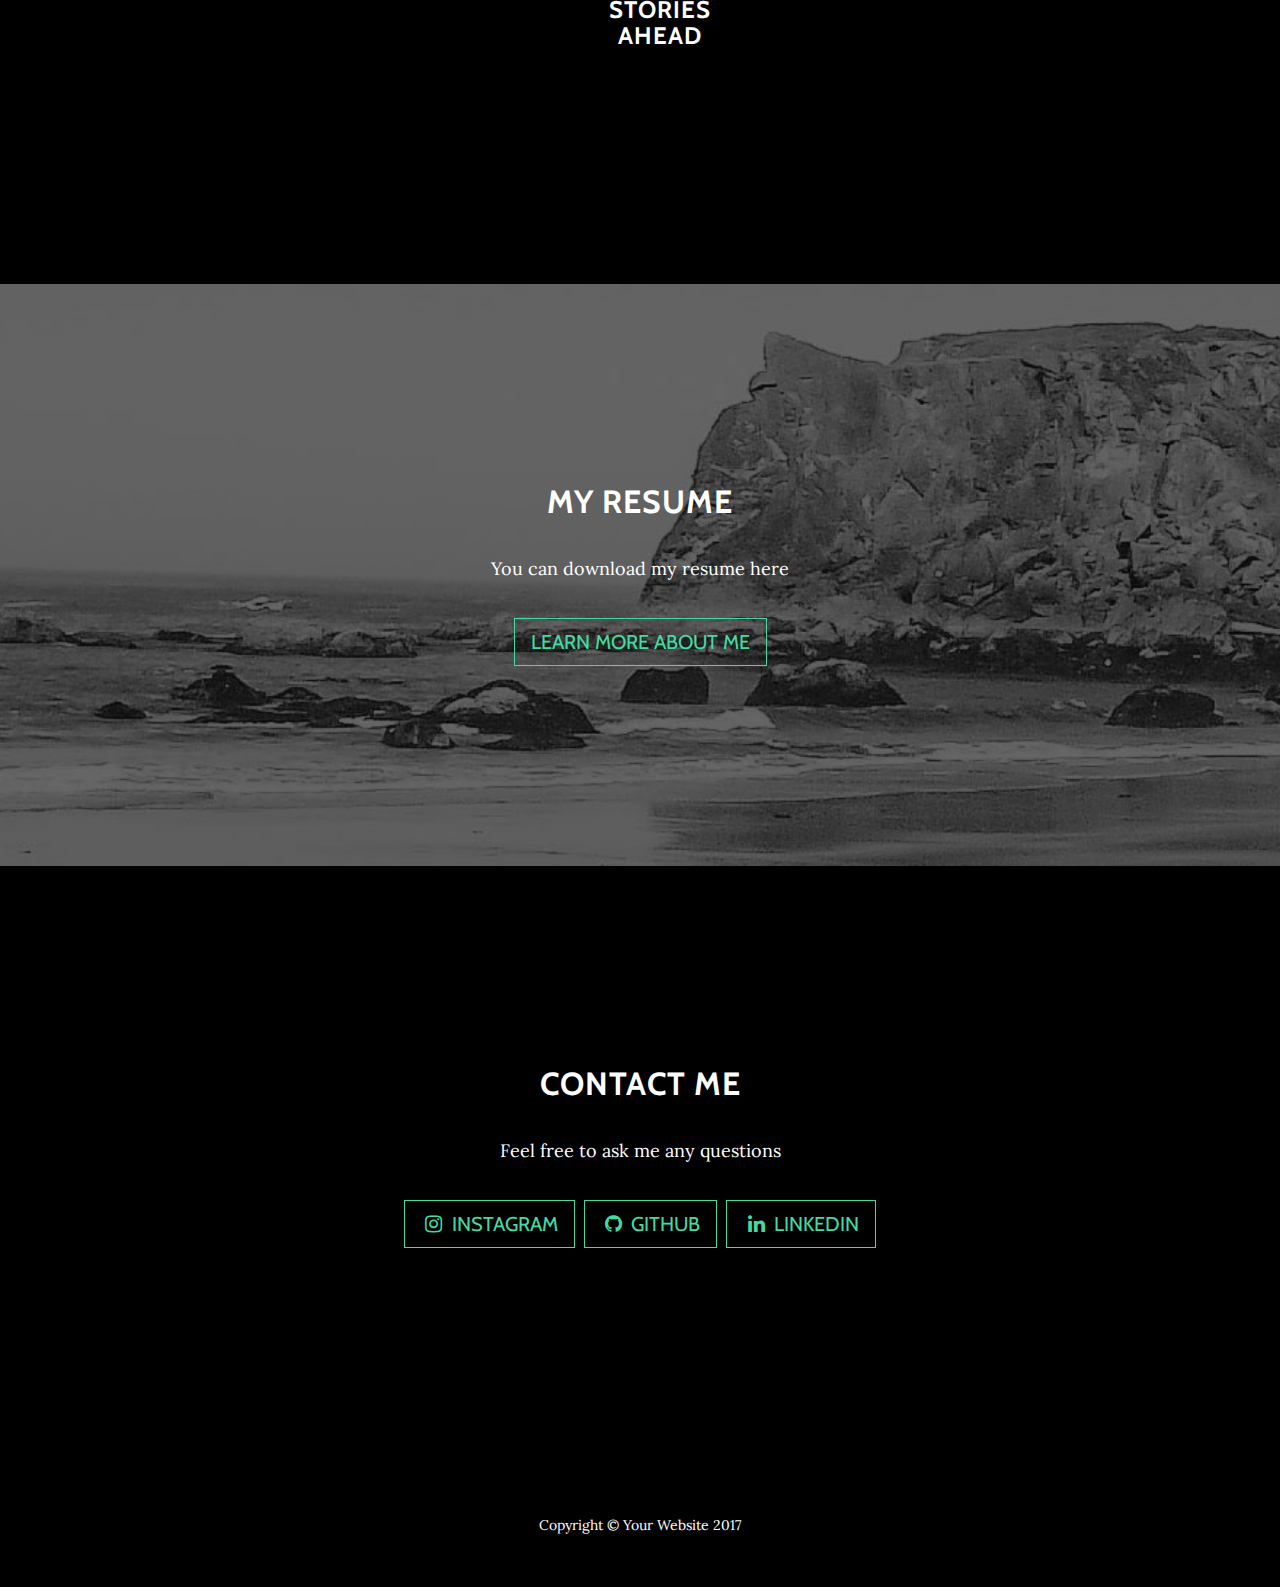
==== commit a250fe49: "delete map" ====
--- a/index.html
+++ b/index.html
@@ -167,7 +167,7 @@
         <div class="col-lg-8 mx-auto">
           <h2>My Resume</h2>
           <p>You can download my resume here</p>
-          <a href="Laura-Fang-Resume.pdf" class="btn btn-default btn-lg">Learn more about me</a>
+          <a href="LauraFangResume_SoftwareEngineer.pdf" class="btn btn-default btn-lg">Learn more about me</a>
 
         </div>
       </div>
@@ -206,7 +206,7 @@
     </section>
 
     <!-- Map Section -->
-    <div id="map"></div>
+   
 
     <!-- Footer -->
     <footer>
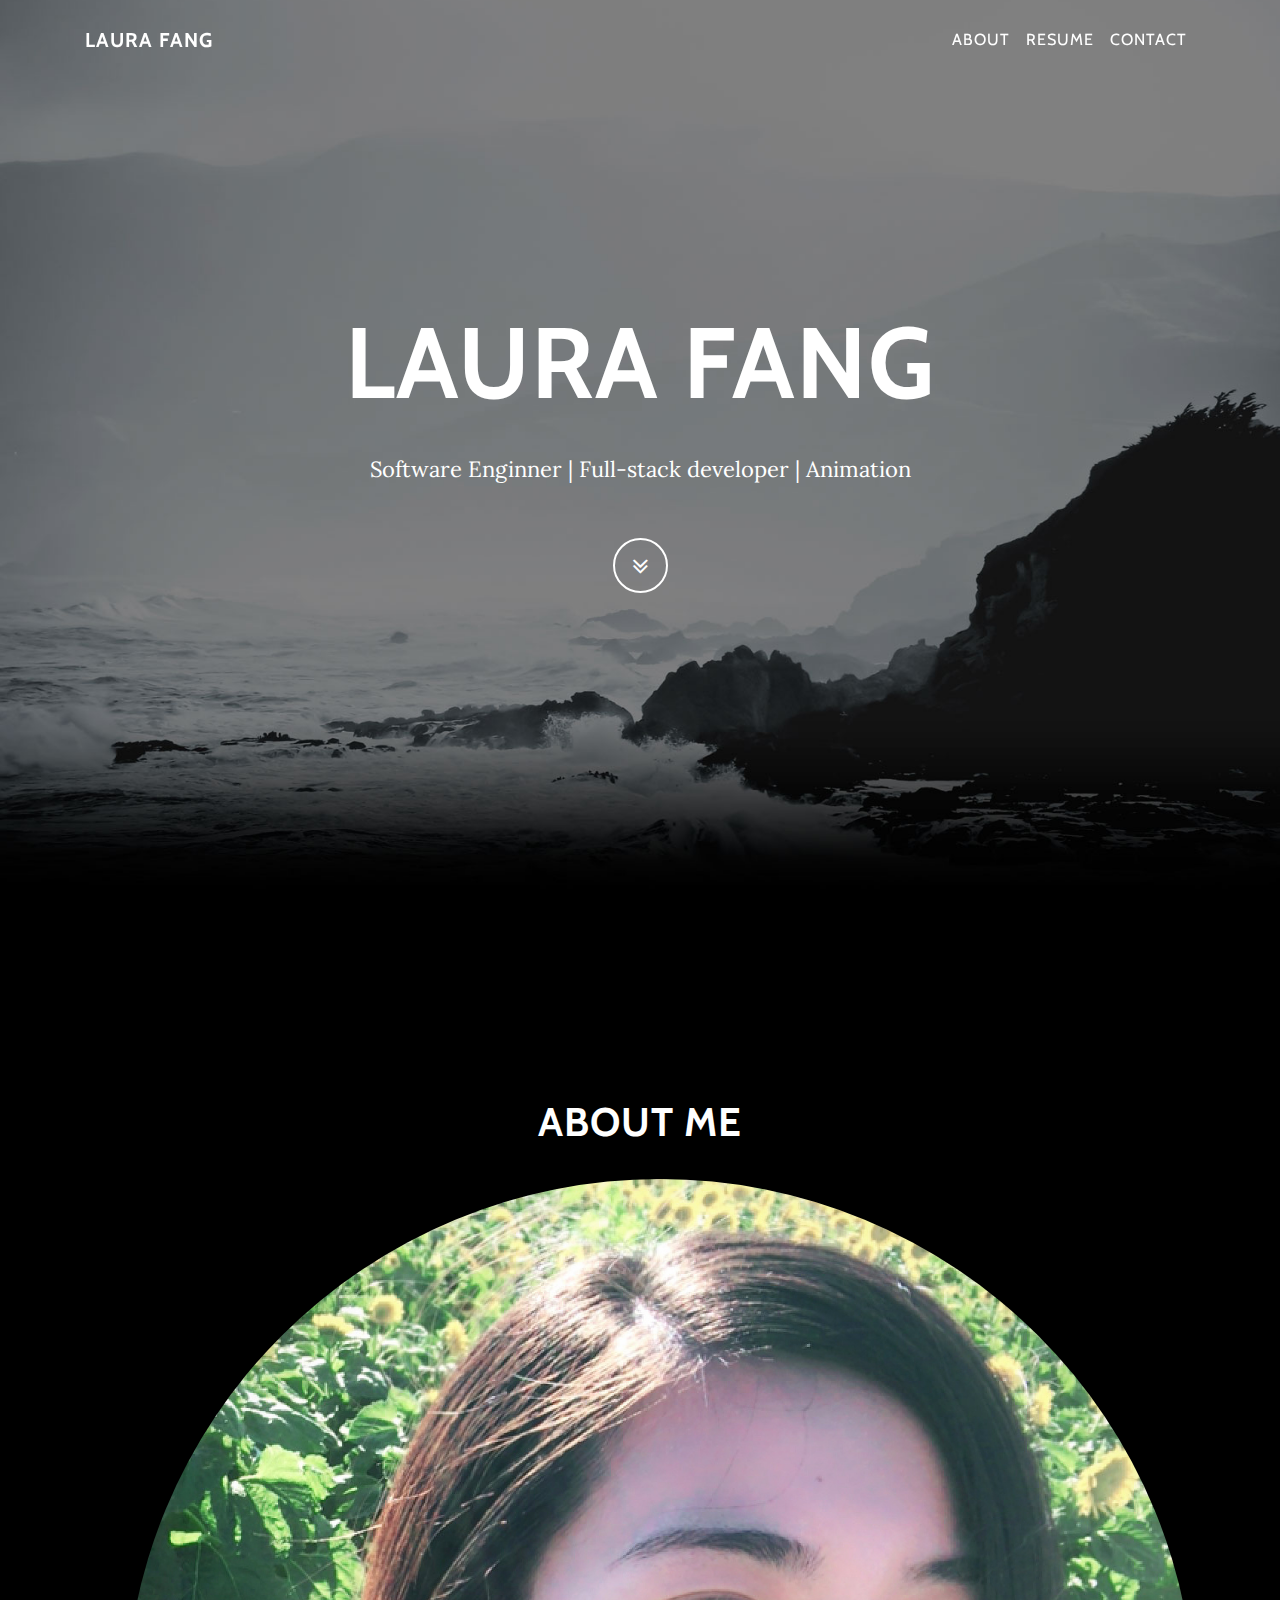
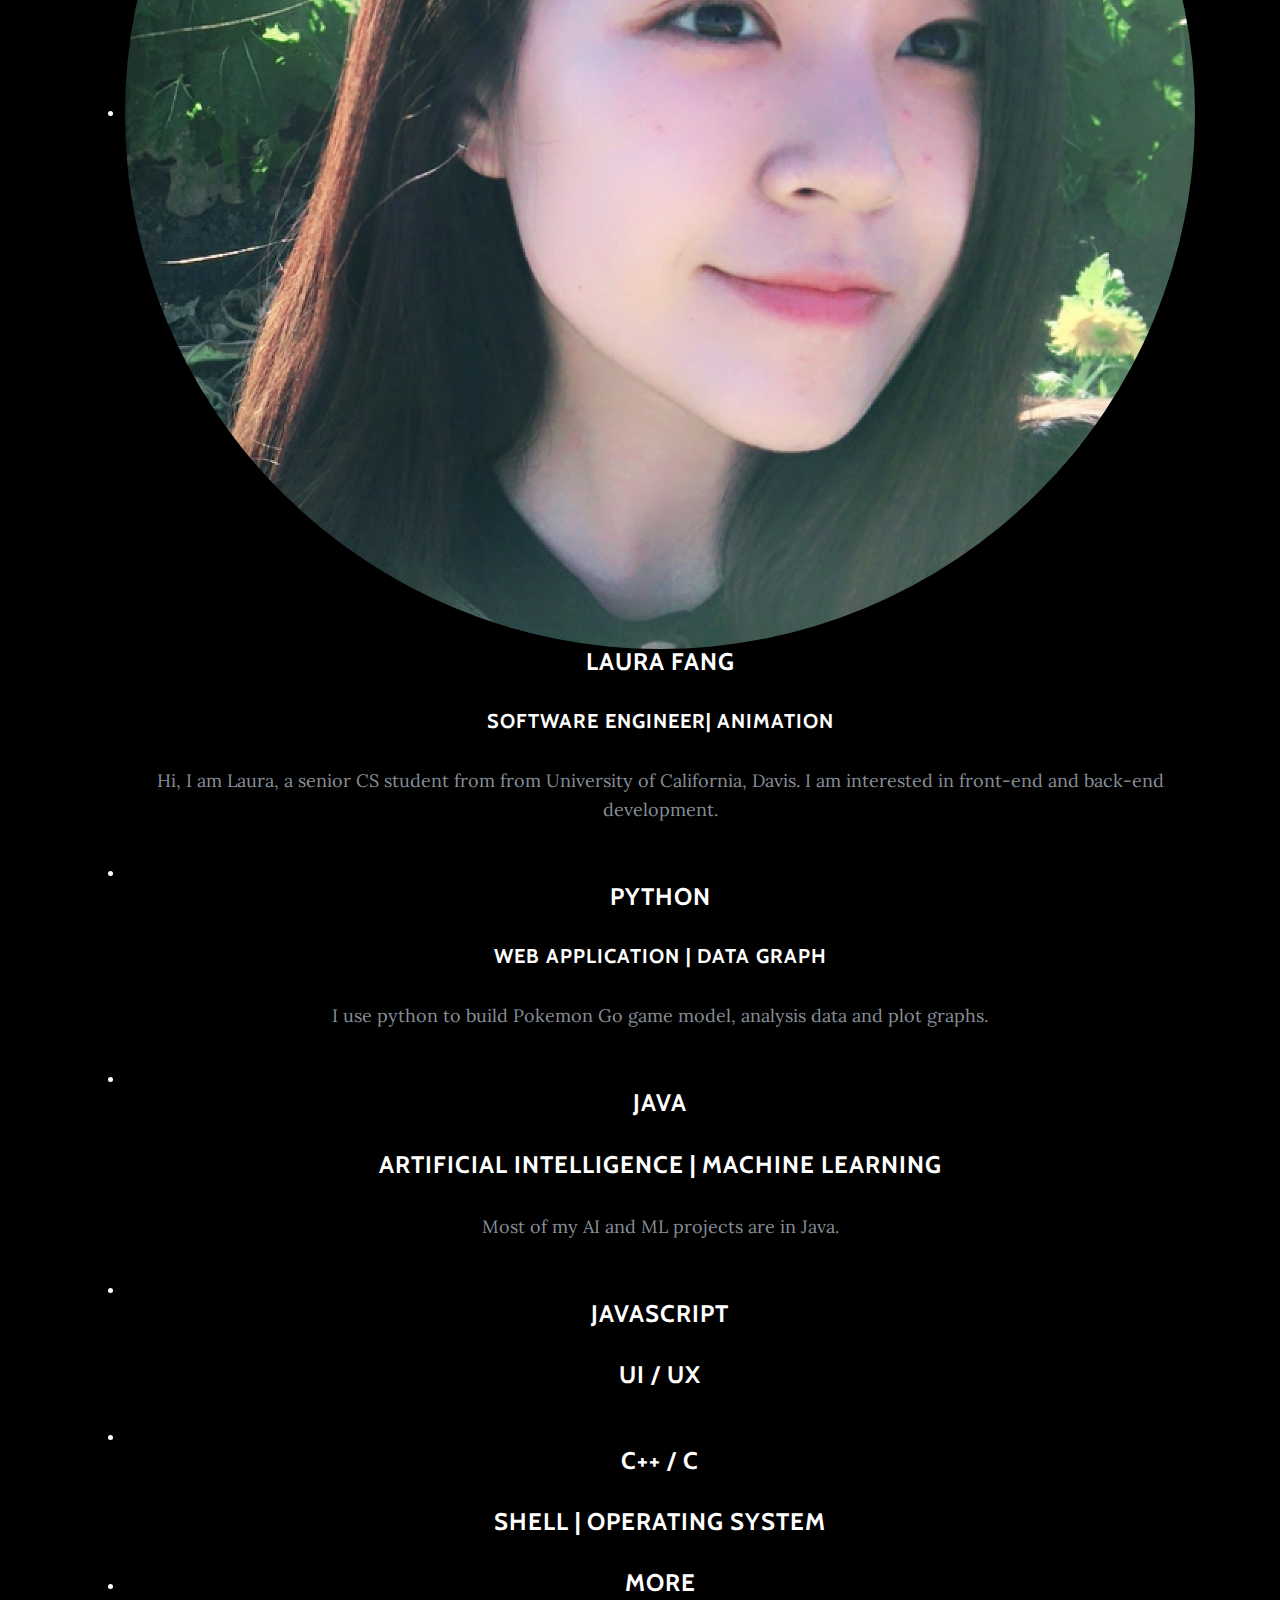
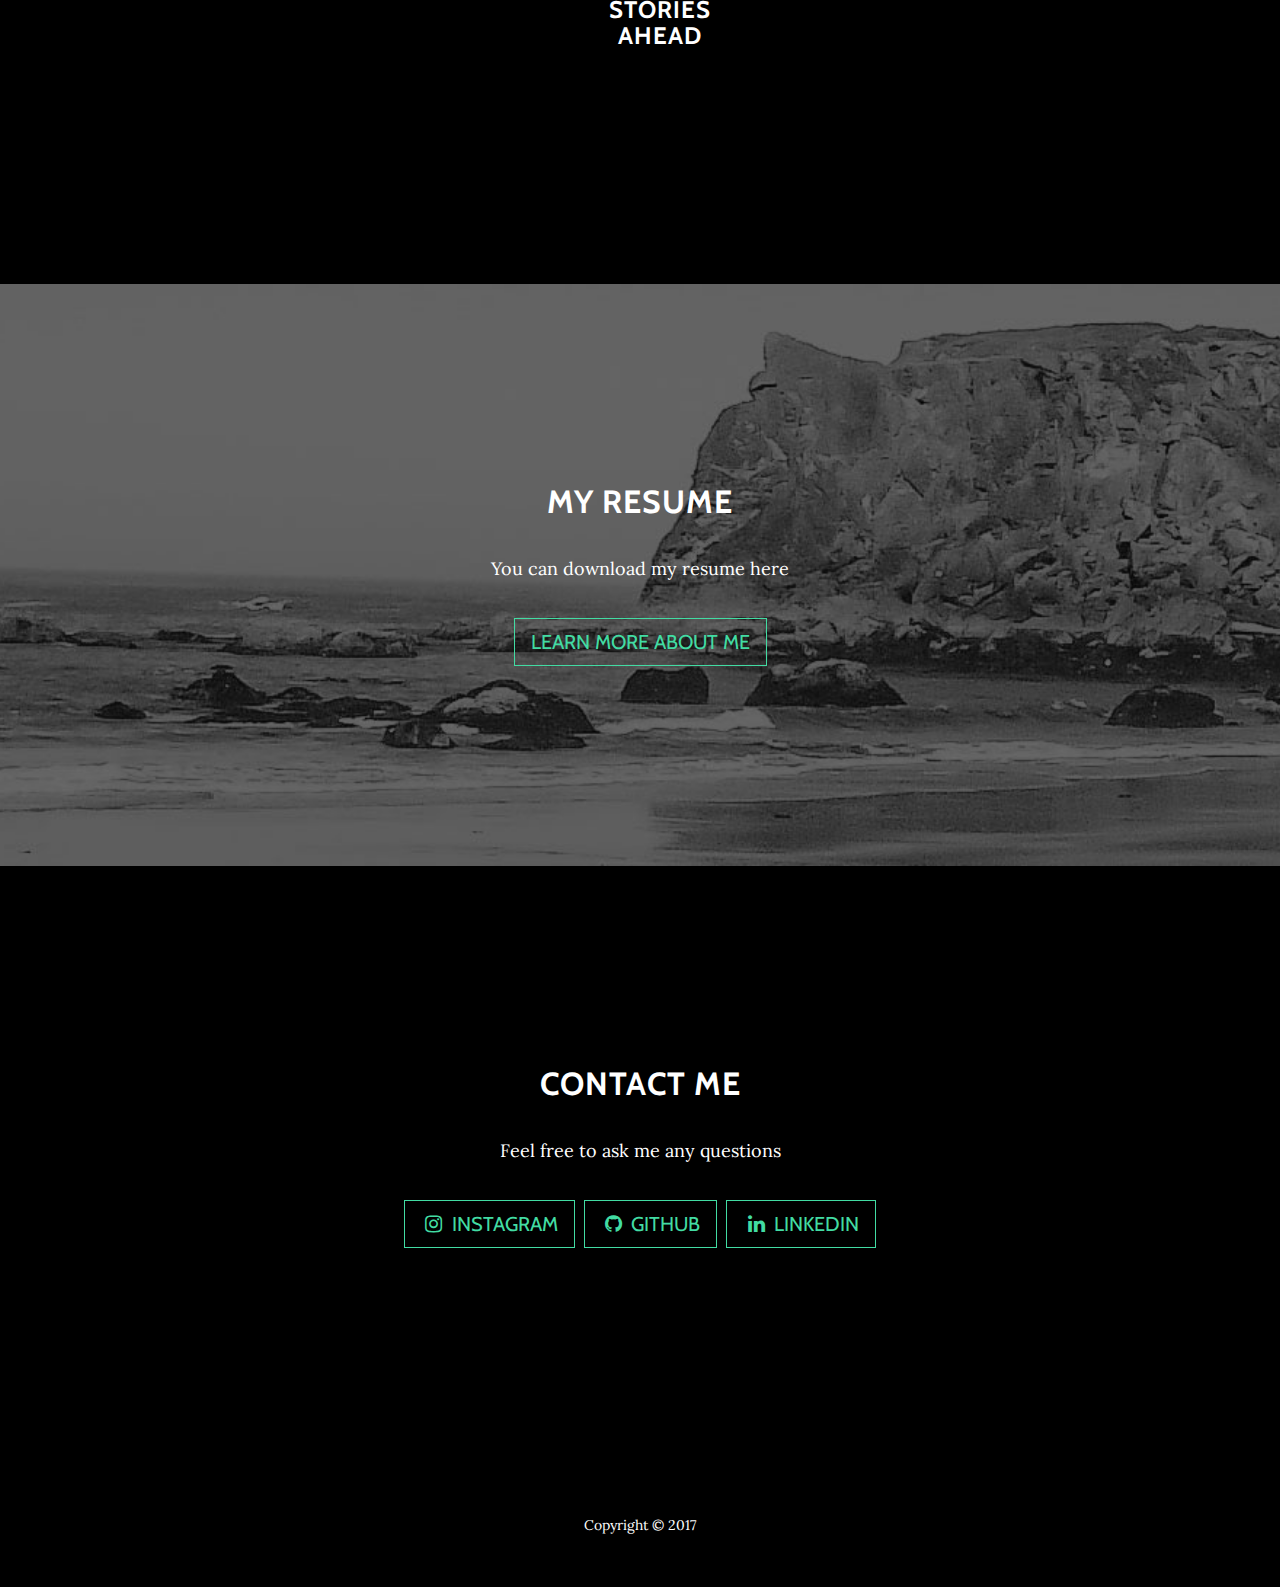
==== commit 497b5504: "update" ====
--- a/index.html
+++ b/index.html
@@ -211,7 +211,7 @@
     <!-- Footer -->
     <footer>
       <div class="container text-center">
-        <p>Copyright &copy; Your Website 2017</p>
+        <p>Copyright &copy; 2017</p>
       </div>
     </footer>
 
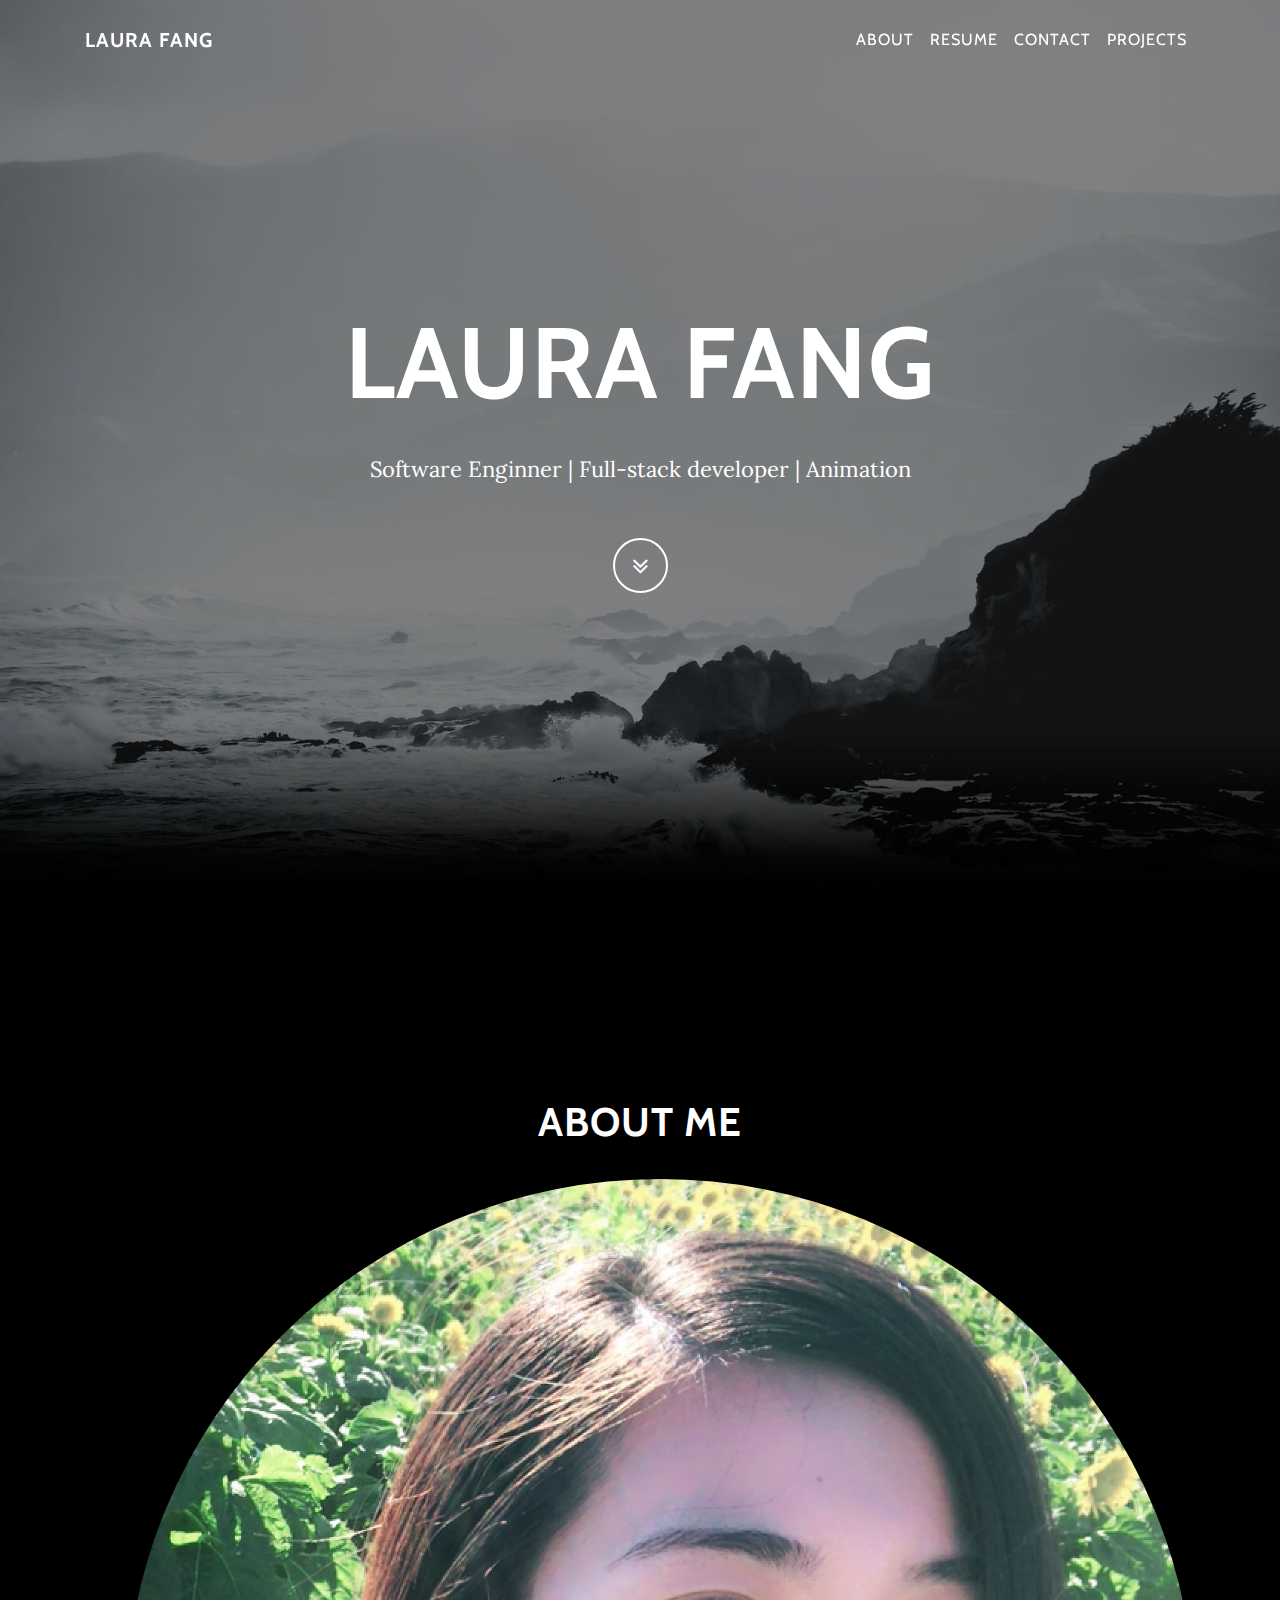
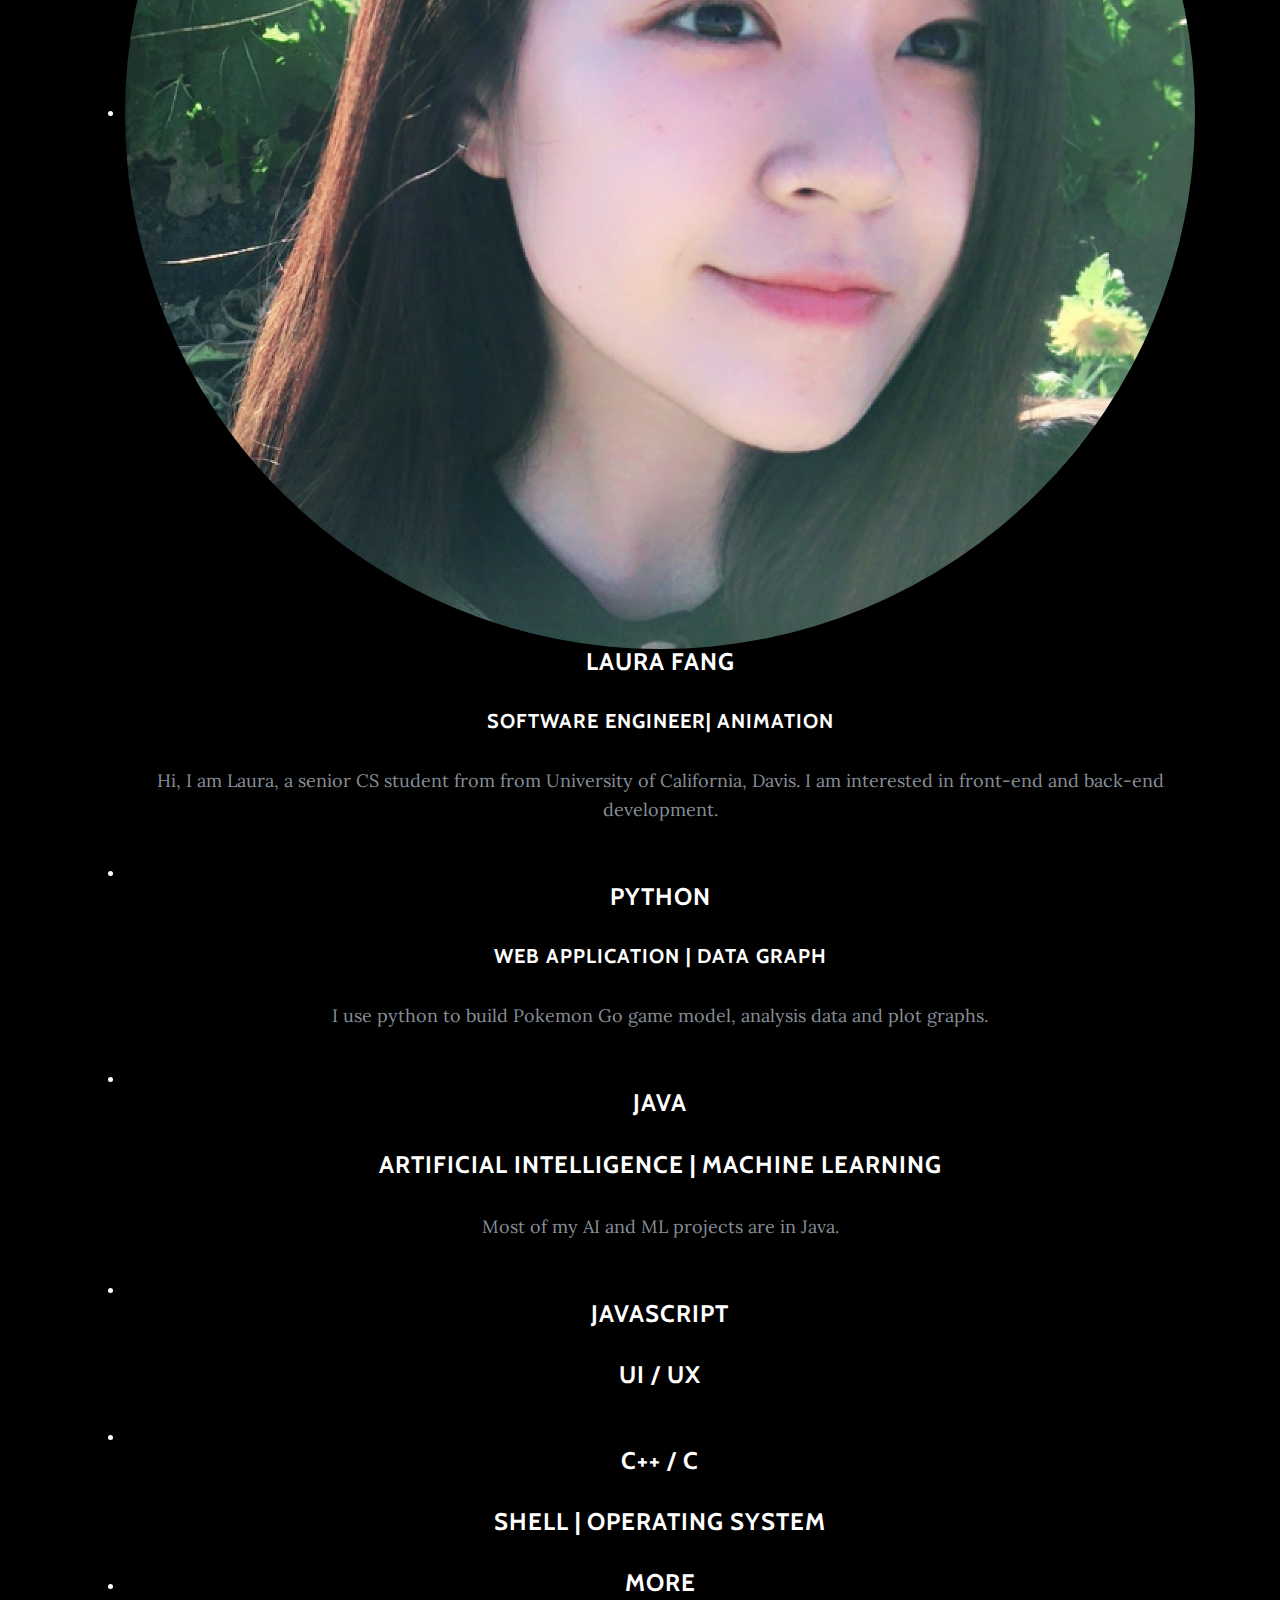
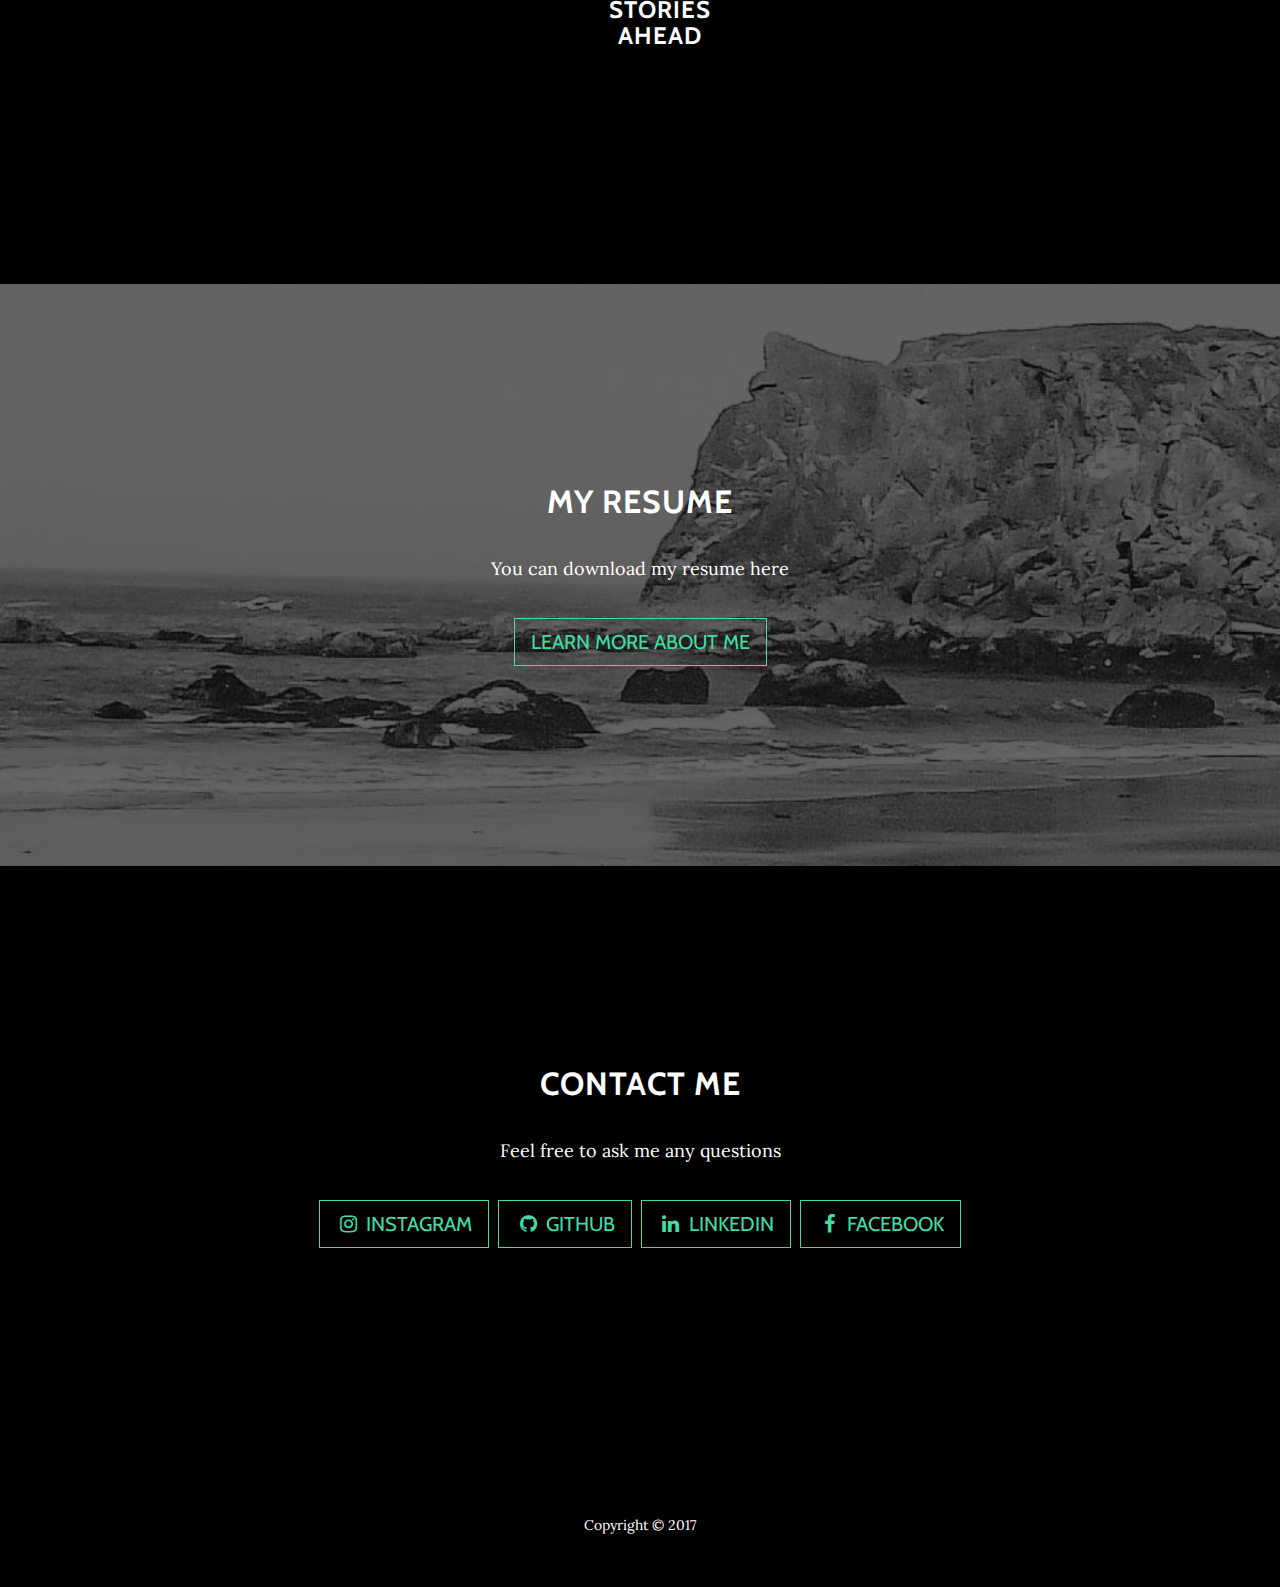
==== commit 87ed9fc1: "add projects bar" ====
--- a/index.html
+++ b/index.html
@@ -1,234 +1,243 @@
 <!DOCTYPE html>
 <html lang="en">
 
-  <head>
-
-    <meta charset="utf-8">
-    <meta name="viewport" content="width=device-width, initial-scale=1, shrink-to-fit=no">
-    <meta name="description" content="">
-    <meta name="author" content="">
-
-    <title>Laura Fang</title>
-
-    <!-- Bootstrap core CSS -->
-    <link href="vendor/bootstrap/css/bootstrap.min.css" rel="stylesheet">
-
-    <!-- Custom fonts for this template -->
-    <link href="vendor/font-awesome/css/font-awesome.min.css" rel="stylesheet" type="text/css">
-    <link href="https://fonts.googleapis.com/css?family=Lora:400,700,400italic,700italic" rel="stylesheet" type="text/css">
-    <link href='https://fonts.googleapis.com/css?family=Cabin:700' rel='stylesheet' type='text/css'>
-
-    <!-- Custom styles for this template -->
-    <link href="css/grayscale.min.css" rel="stylesheet">
-
-  </head>
-
-  <body id="page-top">
-
-    <!-- Navigation -->
-    <nav class="navbar navbar-expand-lg navbar-light fixed-top" id="mainNav">
-      <div class="container">
-        <a class="navbar-brand js-scroll-trigger" href="#page-top">Laura Fang</a>
-        <button class="navbar-toggler navbar-toggler-right" type="button" data-toggle="collapse" data-target="#navbarResponsive" aria-controls="navbarResponsive" aria-expanded="false" aria-label="Toggle navigation">
+<head>
+
+  <meta charset="utf-8">
+  <meta name="viewport" content="width=device-width, initial-scale=1, shrink-to-fit=no">
+  <meta name="description" content="">
+  <meta name="author" content="">
+
+  <title>Laura Fang</title>
+
+  <!-- Bootstrap core CSS -->
+  <link href="vendor/bootstrap/css/bootstrap.min.css" rel="stylesheet">
+
+  <!-- Custom fonts for this template -->
+  <link href="vendor/font-awesome/css/font-awesome.min.css" rel="stylesheet" type="text/css">
+  <link href="https://fonts.googleapis.com/css?family=Lora:400,700,400italic,700italic" rel="stylesheet" type="text/css">
+  <link href='https://fonts.googleapis.com/css?family=Cabin:700' rel='stylesheet' type='text/css'>
+
+  <!-- Custom styles for this template -->
+  <link href="css/grayscale.min.css" rel="stylesheet">
+
+</head>
+
+<body id="page-top">
+
+  <!-- Navigation -->
+  <nav class="navbar navbar-expand-lg navbar-light fixed-top" id="mainNav">
+    <div class="container">
+      <a class="navbar-brand js-scroll-trigger" href="#page-top">Laura Fang</a>
+      <button class="navbar-toggler navbar-toggler-right" type="button" data-toggle="collapse" data-target="#navbarResponsive" aria-controls="navbarResponsive" aria-expanded="false" aria-label="Toggle navigation">
           Menu
           <i class="fa fa-bars"></i>
         </button>
-        <div class="collapse navbar-collapse" id="navbarResponsive">
-          <ul class="navbar-nav ml-auto">
-            <li class="nav-item">
-              <a class="nav-link js-scroll-trigger" href="#about">About</a>
-            </li>
-            <li class="nav-item">
-              <a class="nav-link js-scroll-trigger" href="#download">Resume</a>
-            </li>
-            <li class="nav-item">
-              <a class="nav-link js-scroll-trigger" href="#contact">Contact</a>
-            </li>
-          </ul>
-        </div>
-      </div>
-    </nav>
-
-    <!-- Intro Header -->
-    <header class="masthead">
-      <div class="intro-body">
-        <div class="container">
-          <div class="row">
-            <div class="col-lg-8 mx-auto">
-              <h1 class="brand-heading">Laura Fang</h1>
-              <p class="intro-text"> Software Enginner | Full-stack developer | Animation
-                </p>
-              <a href="#about" class="btn btn-circle js-scroll-trigger">
-                <i class="fa fa-angle-double-down animated"></i>
-              </a>
-            </div>
-          </div>
-        </div>
-      </div>
-    </header>
-
-
-    <!-- About -->
-    <section id="about" class="content-section text-center">
-         <h1 class="section-heading" class="content-section text-center">About Me</h1> 
-      <div class="container">   
-
-        <div class="row">
-       
-              
-          <div class="col-lg-12">
-            <ul class="timeline">
-              <li class="timeline-inverted">
-                <div class="timeline-image">
-                  <img class="rounded-circle img-fluid" src="img/about/profile.jpg" alt="">
-                </div>
-                <div class="timeline-panel">
-                  <div class="timeline-heading">
-                    <h4> Laura Fang</h4>
-                    <h5 class="subheading"> Software Engineer| Animation </h5>
-                  </div>
-                  <div class="timeline-body">
-                    <p class="text-muted"> Hi, I am Laura, a senior CS student from from University of California, Davis. I am interested in front-end and back-end development.</p>
-                  </div>
-                </div>
-              </li>
-              <li>
-                <div class="timeline-image">
-                  <img class="rounded-circle img-fluid" src="img/about/1.jpg" alt="">
-                </div>
-                <div class="timeline-panel">
-                  <div class="timeline-heading">
-                    <h4>Python</h4>
-                    <h5 class="subheading">Web application | Data Graph</h5>
-                  </div>
-                  <div class="timeline-body">
-                    <p class="text-muted">I use python to build Pokemon Go game model, analysis data and plot graphs. </p>
-                  </div>
-                </div>
-              </li>
-              <li class="timeline-inverted">
-                <div class="timeline-image">
-                  <img class="rounded-circle img-fluid" src="img/about/2.jpg" alt="">
-                </div>
-                <div class="timeline-panel">
-                  <div class="timeline-heading">
-                    <h4>Java</h4>
-                    <h4 class="subheading"> Artificial Intelligence | Machine Learning </h4>
-                  </div>
-                  <div class="timeline-body">
-                    <p class="text-muted">Most of my AI and ML projects are in Java.</p>
-                  </div>
-                </div>
-              </li>
-              <li>
-                <div class="timeline-image">
-                  <img class="rounded-circle img-fluid" src="img/about/3.jpg" alt="">
-                </div>
-                <div class="timeline-panel">
-                  <div class="timeline-heading">
-                    <h4>Javascript</h4>
-                    <h4 class="subheading"> UI / UX </h4>
-                  </div>
-                  <div class="timeline-body">
-                    <p class="text-muted"></p>
-                  </div>
-                </div>
-              </li>
-              <li class="timeline-inverted">
-                <div class="timeline-image">
-                  <img class="rounded-circle img-fluid" src="img/about/4.jpg" alt="">
-                </div>
-                <div class="timeline-panel">
-                  <div class="timeline-heading">
-                    <h4>C++ / C </h4>
-                    <h4 class="subheading"> Shell | Operating system</h4>
-                  </div>
-                  <div class="timeline-body">
-                    <p class="text-muted"></p>
-                  </div>
-                </div>
-              </li>
-              <li class="timeline-inverted">
-                <div class="timeline-image">
-                  <h4>More
-                    <br>stories
-                    <br>ahead</h4>
-                </div>
-              </li>
-            </ul>
-          </div>
-        </div>
-      </div>
-    </section>
-
-    <!-- Download Section -->
-    <section id="download" class="download-section content-section text-center">
-      <div class="container">
-        <div class="col-lg-8 mx-auto">
-          <h2>My Resume</h2>
-          <p>You can download my resume here</p>
-          <a href="LauraFangResume_SoftwareEngineer.pdf" class="btn btn-default btn-lg">Learn more about me</a>
-
-        </div>
-      </div>
-    </section>
-
-    <!-- Contact Section -->
-    <section id="contact" class="content-section text-center">
+      <div class="collapse navbar-collapse" id="navbarResponsive">
+        <ul class="navbar-nav ml-auto">
+          <li class="nav-item">
+            <a class="nav-link js-scroll-trigger" href="#about">About</a>
+          </li>
+          <li class="nav-item">
+            <a class="nav-link js-scroll-trigger" href="#download">Resume</a>
+          </li>
+          <li class="nav-item">
+            <a class="nav-link js-scroll-trigger" href="#contact">Contact</a>
+          </li>
+          <li class="nav-item">
+            <a class="nav-link js-scroll-trigger" href="#projects">Projects</a>
+          </li>
+        </ul>
+      </div>
+    </div>
+  </nav>
+
+  <!-- Intro Header -->
+  <header class="masthead">
+    <div class="intro-body">
       <div class="container">
         <div class="row">
           <div class="col-lg-8 mx-auto">
-            <h2>Contact Me</h2>
-            <p>Feel free to ask me any questions</p>
-            <ul class="list-inline banner-social-buttons">
-              <li class="list-inline-item">
-                <a href="https://www.instagram.com/___1.23/" class="btn btn-default btn-lg">
+            <h1 class="brand-heading">Laura Fang</h1>
+            <p class="intro-text"> Software Enginner | Full-stack developer | Animation
+            </p>
+            <a href="#about" class="btn btn-circle js-scroll-trigger">
+                <i class="fa fa-angle-double-down animated"></i>
+              </a>
+          </div>
+        </div>
+      </div>
+    </div>
+  </header>
+
+
+  <!-- About -->
+  <section id="about" class="content-section text-center">
+    <h1 class="section-heading" class="content-section text-center">About Me</h1>
+    <div class="container">
+
+      <div class="row">
+
+
+        <div class="col-lg-12">
+          <ul class="timeline">
+            <li class="timeline-inverted">
+              <div class="timeline-image">
+                <img class="rounded-circle img-fluid" src="img/about/profile.jpg" alt="">
+              </div>
+              <div class="timeline-panel">
+                <div class="timeline-heading">
+                  <h4> Laura Fang</h4>
+                  <h5 class="subheading"> Software Engineer| Animation </h5>
+                </div>
+                <div class="timeline-body">
+                  <p class="text-muted"> Hi, I am Laura, a senior CS student from from University of California, Davis. I am interested in front-end and back-end development.</p>
+                </div>
+              </div>
+            </li>
+            <li>
+              <div class="timeline-image">
+                <img class="rounded-circle img-fluid" src="img/about/1.jpg" alt="">
+              </div>
+              <div class="timeline-panel">
+                <div class="timeline-heading">
+                  <h4>Python</h4>
+                  <h5 class="subheading">Web application | Data Graph</h5>
+                </div>
+                <div class="timeline-body">
+                  <p class="text-muted">I use python to build Pokemon Go game model, analysis data and plot graphs. </p>
+                </div>
+              </div>
+            </li>
+            <li class="timeline-inverted">
+              <div class="timeline-image">
+                <img class="rounded-circle img-fluid" src="img/about/2.jpg" alt="">
+              </div>
+              <div class="timeline-panel">
+                <div class="timeline-heading">
+                  <h4>Java</h4>
+                  <h4 class="subheading"> Artificial Intelligence | Machine Learning </h4>
+                </div>
+                <div class="timeline-body">
+                  <p class="text-muted">Most of my AI and ML projects are in Java.</p>
+                </div>
+              </div>
+            </li>
+            <li>
+              <div class="timeline-image">
+                <img class="rounded-circle img-fluid" src="img/about/3.jpg" alt="">
+              </div>
+              <div class="timeline-panel">
+                <div class="timeline-heading">
+                  <h4>Javascript</h4>
+                  <h4 class="subheading"> UI / UX </h4>
+                </div>
+                <div class="timeline-body">
+                  <p class="text-muted"></p>
+                </div>
+              </div>
+            </li>
+            <li class="timeline-inverted">
+              <div class="timeline-image">
+                <img class="rounded-circle img-fluid" src="img/about/4.jpg" alt="">
+              </div>
+              <div class="timeline-panel">
+                <div class="timeline-heading">
+                  <h4>C++ / C </h4>
+                  <h4 class="subheading"> Shell | Operating system</h4>
+                </div>
+                <div class="timeline-body">
+                  <p class="text-muted"></p>
+                </div>
+              </div>
+            </li>
+            <li class="timeline-inverted">
+              <div class="timeline-image">
+                <h4>More
+                    <br>stories
+                    <br>ahead</h4>
+              </div>
+            </li>
+          </ul>
+        </div>
+      </div>
+    </div>
+  </section>
+
+  <!-- Download Section -->
+  <section id="download" class="download-section content-section text-center">
+    <div class="container">
+      <div class="col-lg-8 mx-auto">
+        <h2>My Resume</h2>
+        <p>You can download my resume here</p>
+        <a href="LauraFangResume_SoftwareEngineer.pdf" class="btn btn-default btn-lg">Learn more about me</a>
+
+      </div>
+    </div>
+  </section>
+
+  <!-- Contact Section -->
+  <section id="contact" class="content-section text-center">
+    <div class="container">
+      <div class="row">
+        <div class="col-lg-8 mx-auto">
+          <h2>Contact Me</h2>
+          <p>Feel free to ask me any questions</p>
+          <ul class="list-inline banner-social-buttons">
+            <li class="list-inline-item">
+              <a href="https://www.instagram.com/___1.23/" class="btn btn-default btn-lg">
                   <i class="fa fa-instagram fa-fw"></i>
                   <span class="network-name">Instagram</span>
                 </a>
-              </li>
-              <li class="list-inline-item">
-                <a href="https://github.com/laurafang" class="btn btn-default btn-lg">
+            </li>
+            <li class="list-inline-item">
+              <a href="https://github.com/laurafang" class="btn btn-default btn-lg">
                   <i class="fa fa-github fa-fw"></i>
                   <span class="network-name">Github</span>
                 </a>
-              </li>
-              <li class="list-inline-item">
-                <a href="https://www.linkedin.com/in/laura-fang" class="btn btn-default btn-lg">
+            </li>
+            <li class="list-inline-item">
+              <a href="https://www.linkedin.com/in/laura-fang" class="btn btn-default btn-lg">
                   <i class="fa fa-linkedin fa-fw"></i>
                   <span class="network-name">Linkedin</span>
                 </a>
-              </li>
-            </ul>
-          </div>
+            </li>
+            <li class="list-inline-item">
+              <a href="https://www.facebook.com/yzhi.fang.3" class="btn btn-default btn-lg">
+                  <i class="fa fa-facebook fa-fw"></i>
+                  <span class="network-name">Facebook</span>
+                </a>
+            </li>
+          </ul>
         </div>
       </div>
-    </section>
-
-    <!-- Map Section -->
-   
-
-    <!-- Footer -->
-    <footer>
-      <div class="container text-center">
-        <p>Copyright &copy; 2017</p>
-      </div>
-    </footer>
-
-    <!-- Bootstrap core JavaScript -->
-    <script src="vendor/jquery/jquery.min.js"></script>
-    <script src="vendor/popper/popper.min.js"></script>
-    <script src="vendor/bootstrap/js/bootstrap.min.js"></script>
-
-    <!-- Plugin JavaScript -->
-    <script src="vendor/jquery-easing/jquery.easing.min.js"></script>
-
-    <!-- Google Maps API Key - Use your own API key to enable the map feature. More information on the Google Maps API can be found at https://developers.google.com/maps/ -->
-    <script src="https://maps.googleapis.com/maps/api/js?key=AIzaSyCRngKslUGJTlibkQ3FkfTxj3Xss1UlZDA&sensor=false"></script>
-
-    <!-- Custom scripts for this template -->
-    <script src="js/grayscale.min.js"></script>
-
-  </body>
+    </div>
+  </section>
+
+  <!-- Map Section -->
+
+
+  <!-- Footer -->
+  <footer>
+    <div class="container text-center">
+      <p>Copyright &copy; 2017</p>
+    </div>
+  </footer>
+
+  <!-- Bootstrap core JavaScript -->
+  <script src="vendor/jquery/jquery.min.js"></script>
+  <script src="vendor/popper/popper.min.js"></script>
+  <script src="vendor/bootstrap/js/bootstrap.min.js"></script>
+
+  <!-- Plugin JavaScript -->
+  <script src="vendor/jquery-easing/jquery.easing.min.js"></script>
+
+  <!-- Google Maps API Key - Use your own API key to enable the map feature. More information on the Google Maps API can be found at https://developers.google.com/maps/ -->
+  <script src="https://maps.googleapis.com/maps/api/js?key=AIzaSyCRngKslUGJTlibkQ3FkfTxj3Xss1UlZDA&sensor=false"></script>
+
+  <!-- Custom scripts for this template -->
+  <script src="js/grayscale.min.js"></script>
+
+</body>
 
 </html>
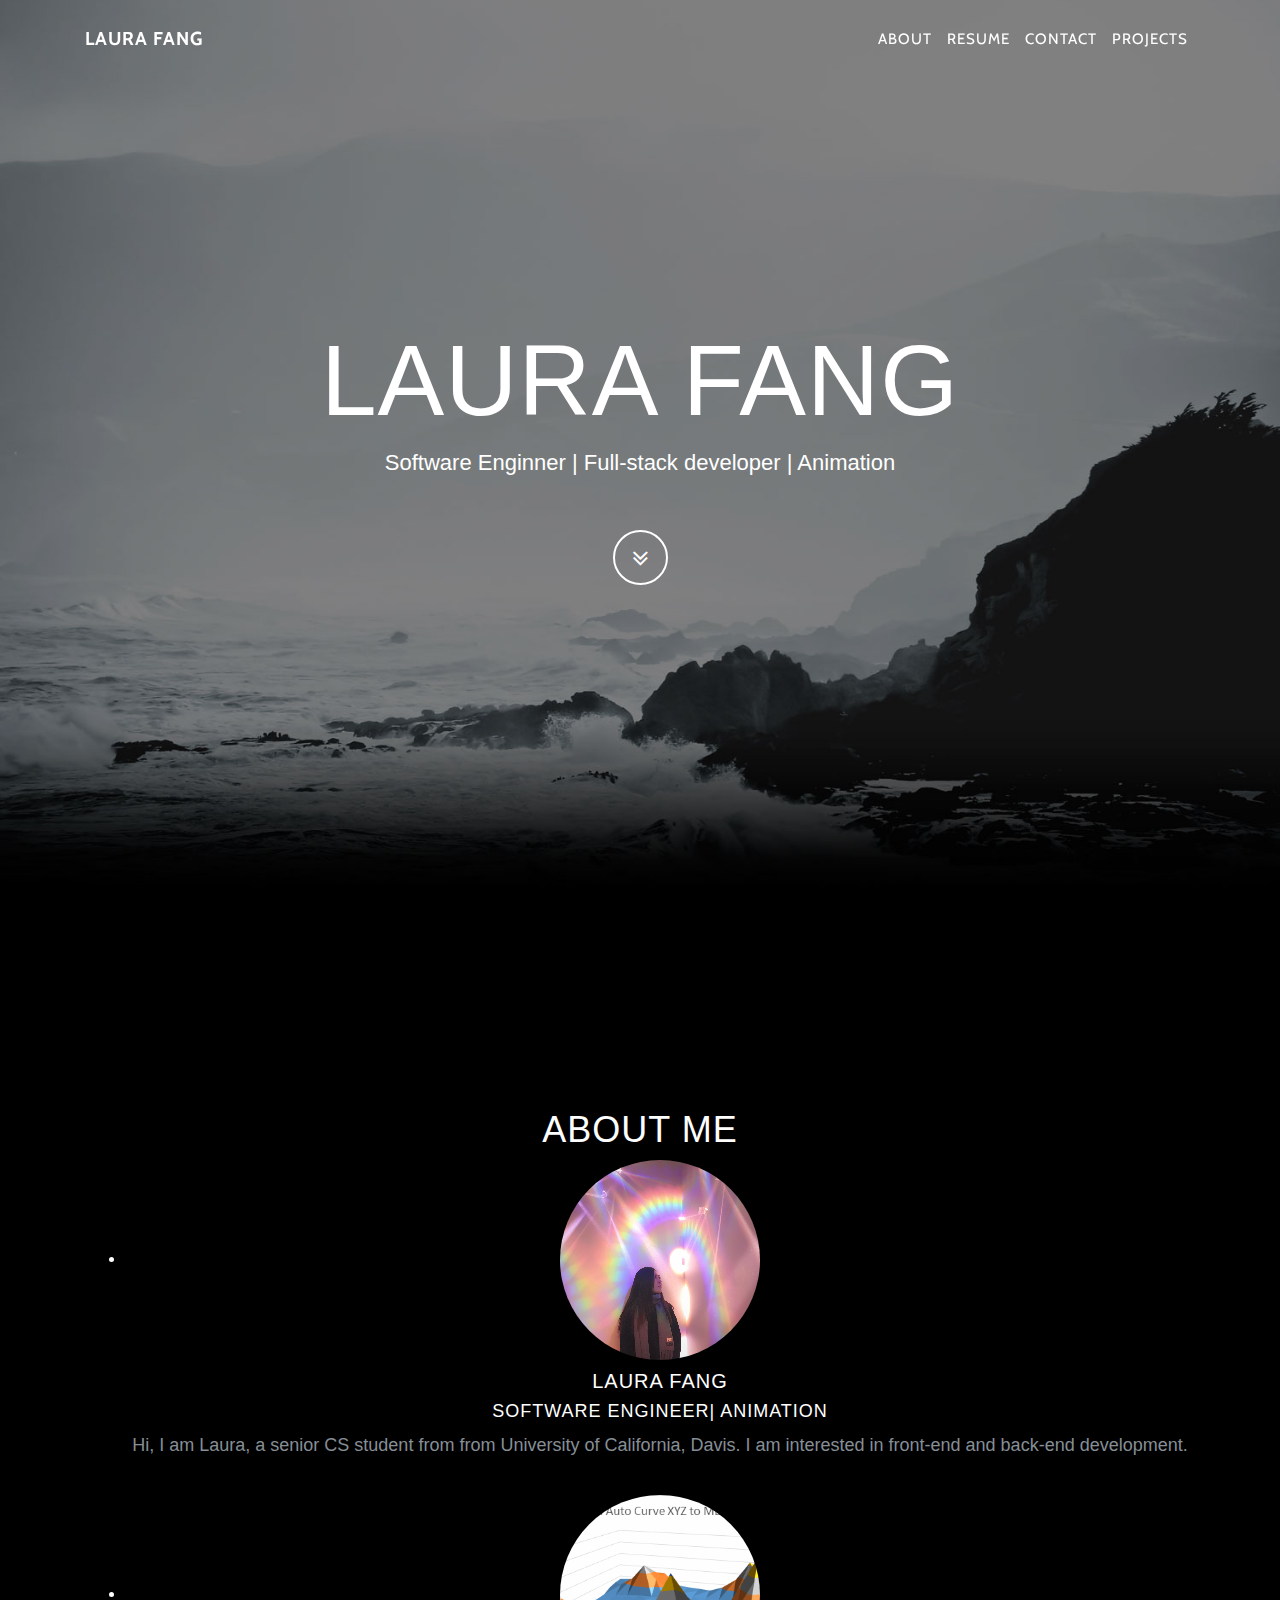
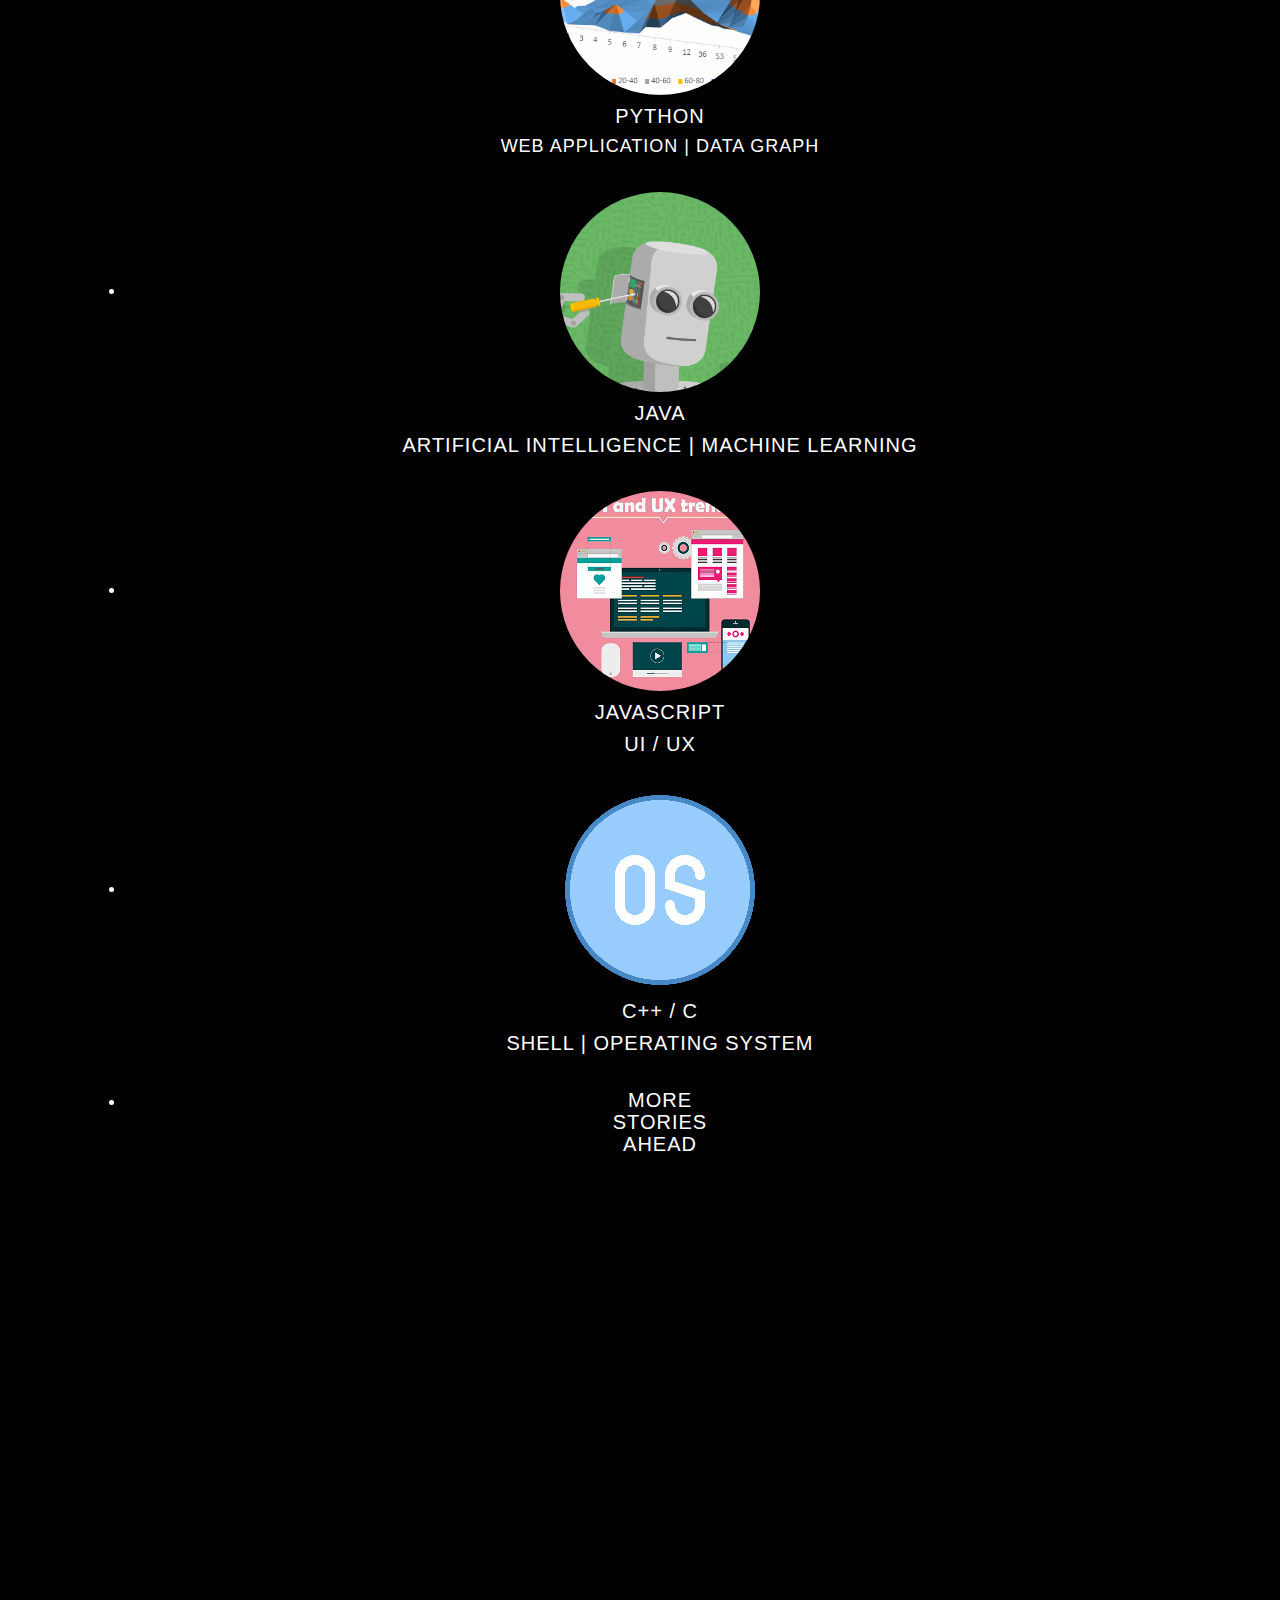
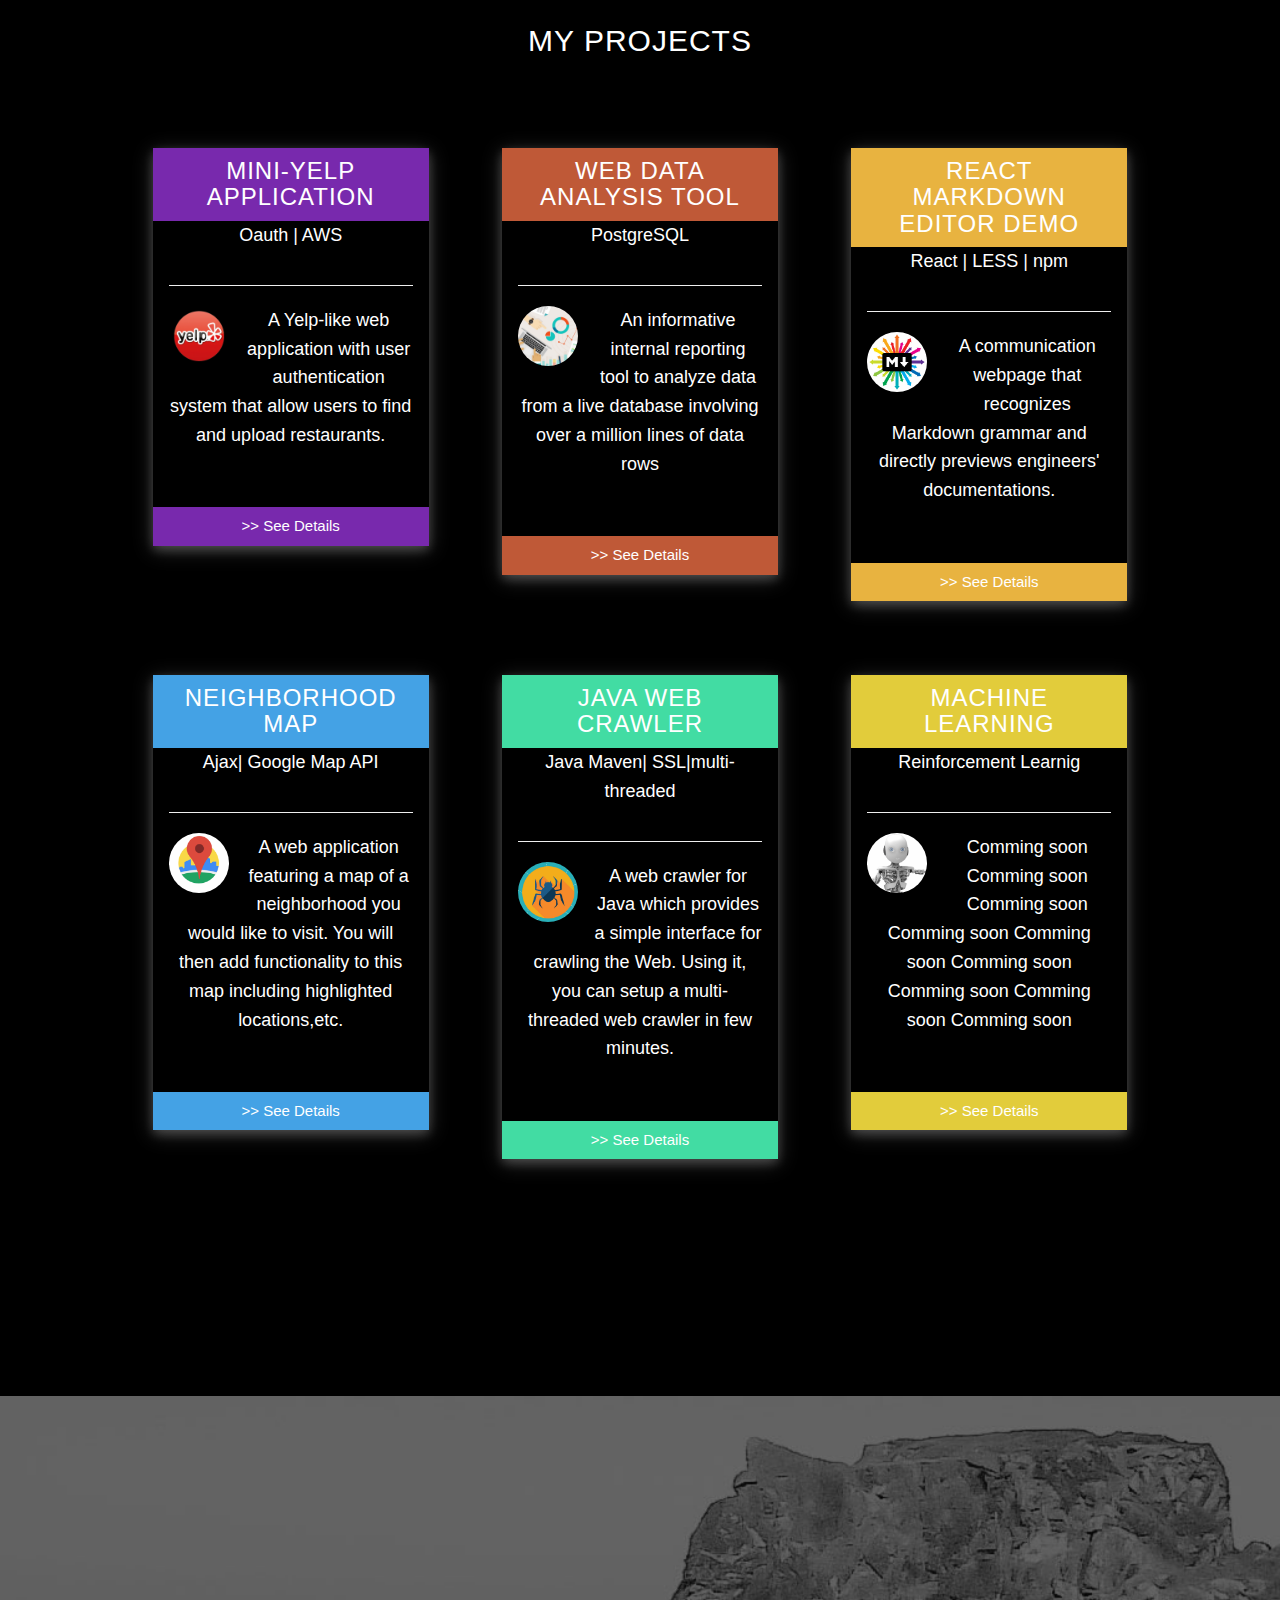
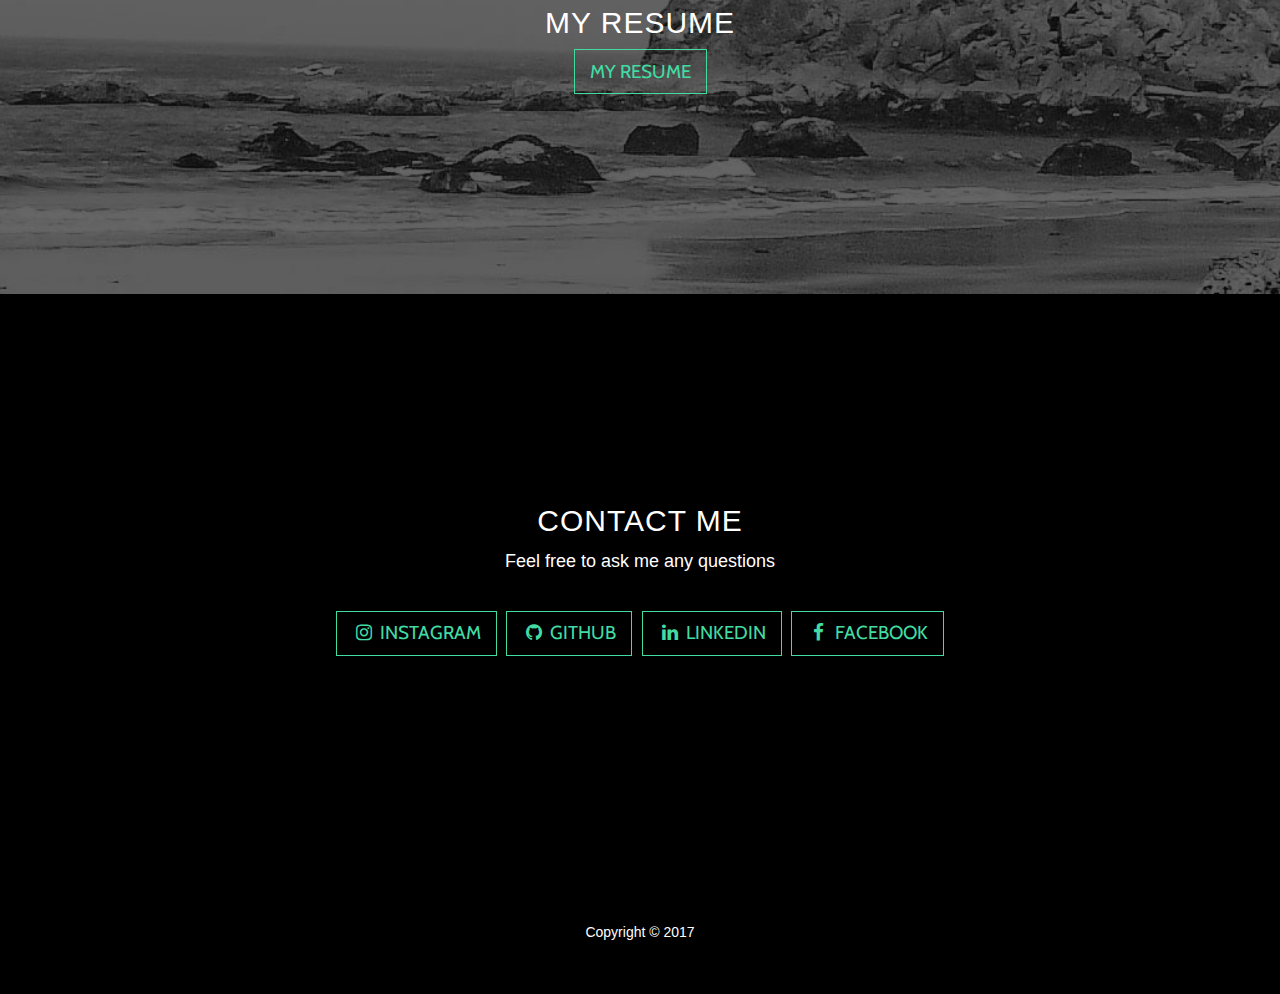
==== commit 2413c4c3: "update all" ====
--- a/index.html
+++ b/index.html
@@ -7,19 +7,21 @@
   <meta name="viewport" content="width=device-width, initial-scale=1, shrink-to-fit=no">
   <meta name="description" content="">
   <meta name="author" content="">
-
+  <!-- Add web tab icon -- >
+  <link rel="icon" href="img/icon_fang.png">
   <title>Laura Fang</title>
 
-  <!-- Bootstrap core CSS -->
+  <!-- Bootstrap -->
   <link href="vendor/bootstrap/css/bootstrap.min.css" rel="stylesheet">
 
-  <!-- Custom fonts for this template -->
+  <!-- Custom fonts -->
   <link href="vendor/font-awesome/css/font-awesome.min.css" rel="stylesheet" type="text/css">
   <link href="https://fonts.googleapis.com/css?family=Lora:400,700,400italic,700italic" rel="stylesheet" type="text/css">
   <link href='https://fonts.googleapis.com/css?family=Cabin:700' rel='stylesheet' type='text/css'>
 
-  <!-- Custom styles for this template -->
+  <!-- Custom styles  -->
   <link href="css/grayscale.min.css" rel="stylesheet">
+  <link rel="stylesheet" href="w3.css">
 
 </head>
 
@@ -81,9 +83,9 @@
 
         <div class="col-lg-12">
           <ul class="timeline">
-            <li class="timeline-inverted">
-              <div class="timeline-image">
-                <img class="rounded-circle img-fluid" src="img/about/profile.jpg" alt="">
+            <li>
+              <div class="timeline-image">
+                <img class="rounded-circle img-fluid" src="img/about/profile.png" alt="">
               </div>
               <div class="timeline-panel">
                 <div class="timeline-heading">
@@ -97,7 +99,7 @@
             </li>
             <li>
               <div class="timeline-image">
-                <img class="rounded-circle img-fluid" src="img/about/1.jpg" alt="">
+                <img class="rounded-circle img-fluid" src="img/about/data.png" alt="">
               </div>
               <div class="timeline-panel">
                 <div class="timeline-heading">
@@ -105,13 +107,13 @@
                   <h5 class="subheading">Web application | Data Graph</h5>
                 </div>
                 <div class="timeline-body">
-                  <p class="text-muted">I use python to build Pokemon Go game model, analysis data and plot graphs. </p>
+                  <p class="text-muted"> </p>
                 </div>
               </div>
             </li>
             <li class="timeline-inverted">
               <div class="timeline-image">
-                <img class="rounded-circle img-fluid" src="img/about/2.jpg" alt="">
+                <img class="rounded-circle img-fluid" src="img/about/ML.png" alt="">
               </div>
               <div class="timeline-panel">
                 <div class="timeline-heading">
@@ -119,13 +121,13 @@
                   <h4 class="subheading"> Artificial Intelligence | Machine Learning </h4>
                 </div>
                 <div class="timeline-body">
-                  <p class="text-muted">Most of my AI and ML projects are in Java.</p>
+                  <p class="text-muted"></p>
                 </div>
               </div>
             </li>
             <li>
               <div class="timeline-image">
-                <img class="rounded-circle img-fluid" src="img/about/3.jpg" alt="">
+                <img class="rounded-circle img-fluid" src="img/about/UI.png" alt="">
               </div>
               <div class="timeline-panel">
                 <div class="timeline-heading">
@@ -139,7 +141,7 @@
             </li>
             <li class="timeline-inverted">
               <div class="timeline-image">
-                <img class="rounded-circle img-fluid" src="img/about/4.jpg" alt="">
+                <img class="rounded-circle img-fluid" src="img/about/OS.png" alt="">
               </div>
               <div class="timeline-panel">
                 <div class="timeline-heading">
@@ -163,14 +165,120 @@
       </div>
     </div>
   </section>
+  <!-- Project Section -->
+
+  <section id="projects" class="content-section text-center">
+    <div class="container">
+      <div class="col-lg-12 mx-auto">
+        <h2 style="margin:5%;">My Projects</h2>
+        <div class="w3-container">
+
+          <div class="w3-third w3-center w3-card-4" style="margin:3.5%;">
+            <header class="w3-container" style="background-color:#7829ad;">
+              <h3>Mini-Yelp Application</h3>
+            </header>
+            <div class="w3-container">
+              <p>Oauth | AWS </p>
+              <hr>
+              <img src="img/about/yelp.png" alt="Avatar" class="w3-left w3-circle w3-margin-right" style="width:60px">
+              <p>A Yelp-like web application with user authentication system that allow users to find and upload restaurants.</p><br>
+            </div>
+            <button class="w3-button w3-block" style="background-color:#7829ad;"> >> See Details </button>
+          </div>
+
+          <div class="w3-third w3-center w3-card-4" style="margin:3.5%;">
+
+            <header class="w3-container" style="background-color:#bf5937;">
+              <h3>Web Data Analysis Tool</h3>
+            </header>
+            <div class="w3-container">
+              <p>PostgreSQL</p>
+              <hr>
+              <img src="img/about/web_ana.png" alt="Avatar" class="w3-left w3-circle w3-margin-right" style="width:60px">
+              <p>An informative internal reporting tool to analyze data from a live database involving over a million lines of data rows</p><br>
+            </div>
+            <button class="w3-button w3-block" style="background-color:#bf5937;">  >> See Details </button>
+
+          </div>
+          <div class="w3-third w3-center w3-card-4" style="margin:3.5%;">
+
+            <header class="w3-container" style="background-color:#e8b340;">
+              <h3>React Markdown Editor Demo</h3>
+            </header>
+            <div class="w3-container">
+              <p> React | LESS | npm </p>
+              <hr>
+              <img src="img/about/MD.png" alt="Avatar" class="w3-left w3-circle w3-margin-right" style="width:60px">
+              <p>A communication webpage that recognizes Markdown grammar and directly previews engineers' documentations.</p><br>
+            </div>
+            <button class="w3-button w3-block" style="background-color:#e8b340;"> >> See Details </button>
+
+          </div>
+        </div>
+
+
+
+        <div class="w3-container">
+
+          <div class="w3-third w3-center w3-card-4" style="margin:3.5%;">
+            <header class="w3-container" style="background-color:#44a2e5;">
+              <h3>Neighborhood Map</h3>
+            </header>
+            <div class="w3-container">
+              <p>Ajax| Google Map API</p>
+              <hr>
+              <img src="img/about/GM.png" alt="Avatar" class="w3-left w3-circle w3-margin-right" style="width:60px">
+              <p> A web application featuring a map of a neighborhood you would like to visit. You will then add functionality to
+this map including highlighted locations,etc.</p><br>
+            </div>
+            <button class="w3-button w3-block" style="background-color:#44a2e5;"> >> See Details </button>
+          </div>
+
+
+          <div class="w3-third w3-center w3-card-4" style="margin:3.5%;">
+
+            <header class="w3-container" style="background-color:#42dca3;">
+              <h3>Java Web Crawler</h3>
+            </header>
+            <div class="w3-container">
+              <p>Java Maven| SSL|multi-threaded</p>
+              <hr>
+              <img src="img/about/crawler.png" alt="Avatar" class="w3-left w3-circle w3-margin-right" style="width:60px">
+              <p>A web crawler for Java which provides a simple interface for crawling the Web. Using it, you can setup a multi-threaded web crawler in few minutes.</p><br>
+            </div>
+            <button class="w3-button w3-block" style="background-color:#42dca3;"> >> See Details </button>
+
+          </div>
+          <div class="w3-third w3-center w3-card-4" style="margin:3.5%;">
+
+            <header class="w3-container" style="background-color:#e2cc3b;">
+              <h3>Machine Learning</h3>
+            </header>
+            <div class="w3-container">
+              <p>Reinforcement Learnig</p>
+              <hr>
+              <img src="img/about/AI.png" alt="Avatar" class="w3-left w3-circle w3-margin-right" style="width:60px">
+              <p>Comming soon Comming soon Comming soon Comming soon Comming soon Comming soon Comming soon Comming soon Comming soon</p><br>
+            </div>
+            <button class="w3-button w3-block" style="background-color:#e2cc3b;"> >> See Details </button>
+
+          </div>
+        </div>
+
+
+      </div>
+    </div>
+
+
+  </section>
+
 
   <!-- Download Section -->
   <section id="download" class="download-section content-section text-center">
     <div class="container">
       <div class="col-lg-8 mx-auto">
         <h2>My Resume</h2>
-        <p>You can download my resume here</p>
-        <a href="LauraFangResume_SoftwareEngineer.pdf" class="btn btn-default btn-lg">Learn more about me</a>
+        <a href="LauraFang_Resume_SDE.pdf" class="btn btn-default btn-lg">My resume</a>
 
       </div>
     </div>
@@ -214,7 +322,7 @@
     </div>
   </section>
 
-  <!-- Map Section -->
+
 
 
   <!-- Footer -->
@@ -232,9 +340,6 @@
   <!-- Plugin JavaScript -->
   <script src="vendor/jquery-easing/jquery.easing.min.js"></script>
 
-  <!-- Google Maps API Key - Use your own API key to enable the map feature. More information on the Google Maps API can be found at https://developers.google.com/maps/ -->
-  <script src="https://maps.googleapis.com/maps/api/js?key=AIzaSyCRngKslUGJTlibkQ3FkfTxj3Xss1UlZDA&sensor=false"></script>
-
   <!-- Custom scripts for this template -->
   <script src="js/grayscale.min.js"></script>
 
